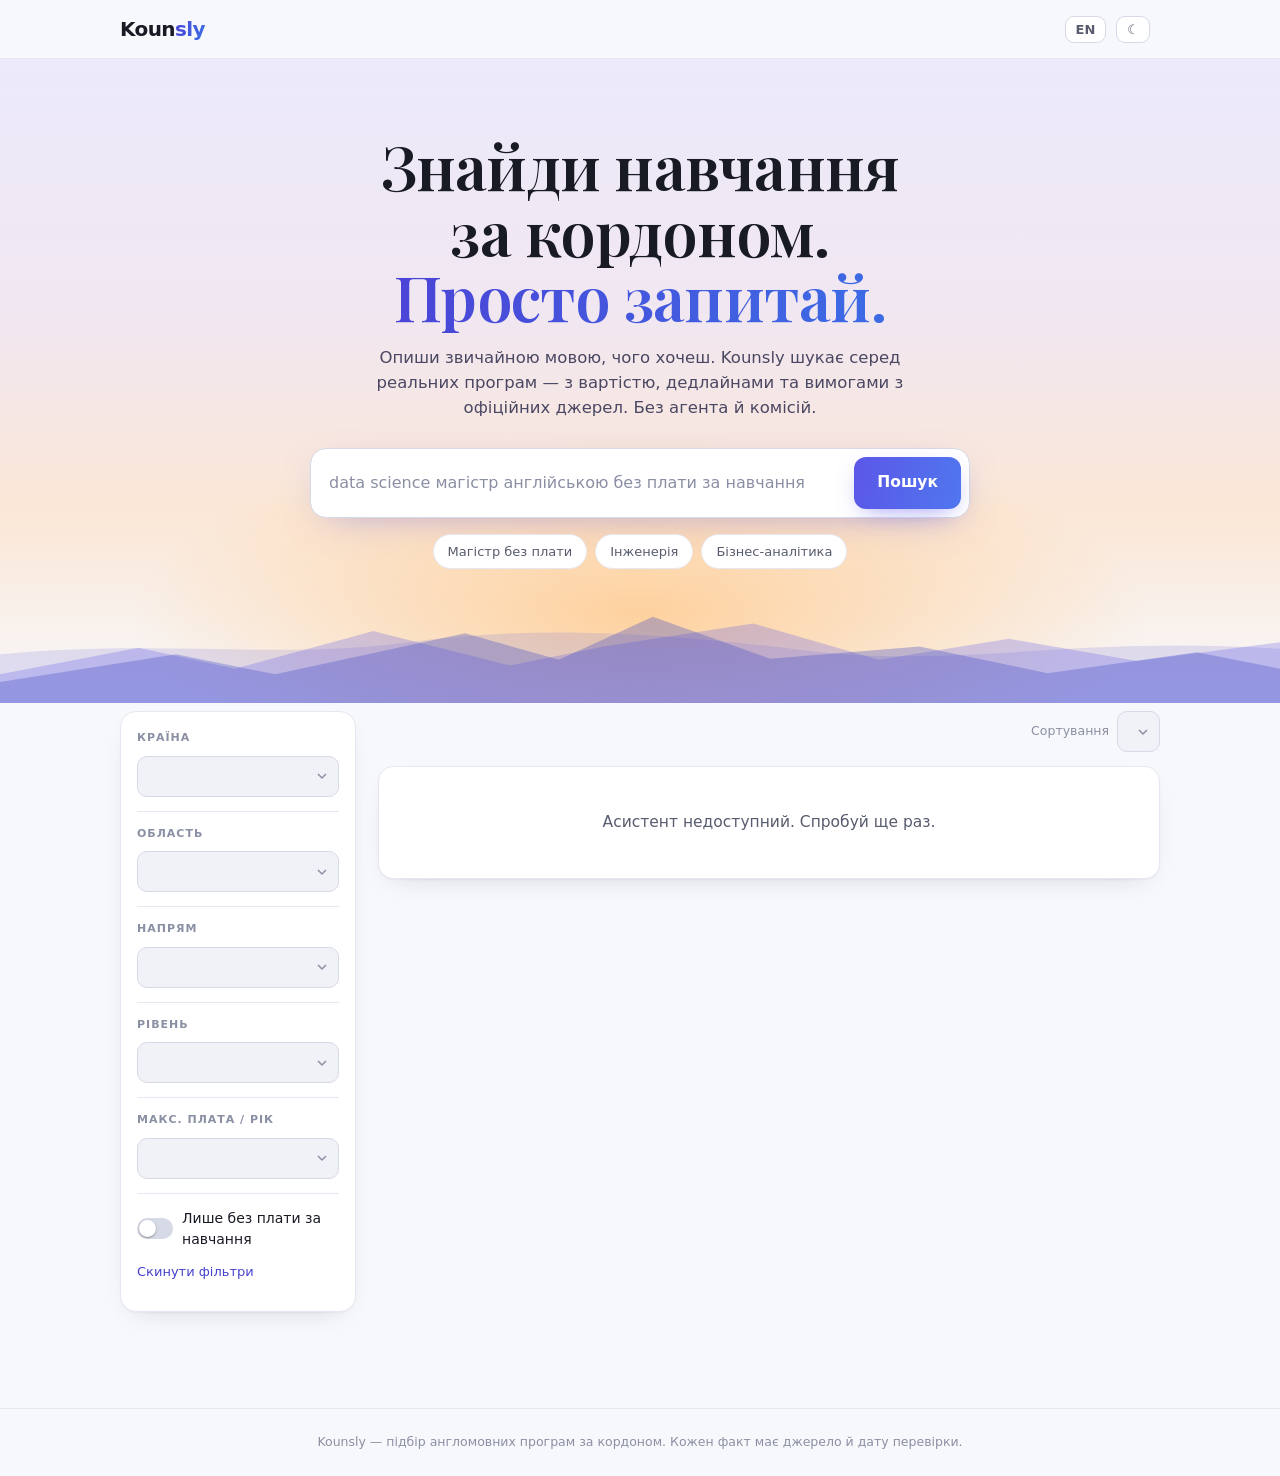
==== index.html @ 591f4a66 "Accounts, and a wall that arrives when there is something to keep The site had nowhere to put a pers" ====
<!doctype html>
<html lang="uk">
<head>
<meta charset="utf-8">
<meta name="viewport" content="width=device-width, initial-scale=1">
<title>Kounsly — find your degree abroad</title>
</head>
<body>
<style>
@font-face{font-family:"Playfair Display";font-weight:600;font-display:swap;unicode-range:U+0301, U+0400-045F, U+0490-0491, U+04B0-04B1, U+2116;src:url([data-uri]) format("woff")}
@font-face{font-family:"Playfair Display";font-weight:600;font-display:swap;unicode-range:U+0000-00FF, U+0131, U+0152-0153, U+02BB-02BC, U+02C6, U+02DA, U+02DC, U+0304, U+0308, U+0329, U+2000-206F, U+20AC, U+2122, U+2191, U+2193, U+2212, U+2215, U+FEFF, U+FFFD;src:url([data-uri]) format("woff")}
  :root{
    --serif:"Playfair Display",Georgia,"Times New Roman",serif;
    --bg:#F7F8FC; --panel:#FFFFFF; --panel-2:#F1F2F8;
    --text:#181A24; --muted:#585C6E; --faint:#8A8FA3;
    --brd:#E6E8F1; --brd-2:#D6D9E6;
    --accent:#5B57E8; --accent-ink:#4642CE; --accent-soft:#EEEDFD;
    --good:#0E9A8C; --good-soft:#E2F5F2;
    --warn:#946110; --warn-soft:#FBF1DD;
    --grad:linear-gradient(100deg,#5B57E8 0%,#4E7BEF 60%,#5B57E8 100%);
    --grad-text:linear-gradient(100deg,#4B44D6 0%,#3B6FE6 55%,#4B44D6 100%);
    --glow:#6E5AF0; --glow-2:#2FB6D6;
    --shadow:0 1px 2px rgba(24,26,40,.04), 0 10px 26px -16px rgba(24,26,40,.22);
    --sans:system-ui,-apple-system,"Segoe UI",Roboto,Helvetica,Arial,sans-serif;
    --mono:ui-monospace,"SF Mono",Menlo,Consolas,monospace;
    --maxw:1080px;
  }
  :root[data-theme="dark"]{
    --bg:#0A0B11; --panel:rgba(255,255,255,.05); --panel-2:rgba(255,255,255,.08);
    --text:#ECEEF7; --muted:#A2A6BC; --faint:#6C7189;
    --brd:rgba(255,255,255,.09); --brd-2:rgba(255,255,255,.17);
    --accent:#8A86FF; --accent-ink:#A9A5FF; --accent-soft:rgba(124,116,240,.15);
    --good:#2DD4BF; --good-soft:rgba(45,212,191,.14);
    --warn:#E0A64B; --warn-soft:rgba(224,166,75,.14);
    --grad:linear-gradient(100deg,#8A86FF 0%,#6AA6FF 60%,#8A86FF 100%);
    --grad-text:linear-gradient(100deg,#A6A2FF 0%,#84B7FF 55%,#A6A2FF 100%);
    --glow:#7C74F0; --glow-2:#3AC7E0;
    --shadow:0 1px 2px rgba(0,0,0,.4), 0 14px 30px -18px rgba(0,0,0,.8);
  }

  *{box-sizing:border-box}
  body{margin:0;background:var(--bg);color:var(--text);font-family:var(--sans);font-size:15.5px;line-height:1.5;-webkit-font-smoothing:antialiased}
  .wrap{max-width:var(--maxw);margin:0 auto;padding:0 20px}
  a{color:var(--accent-ink)}
  :focus-visible{outline:2px solid var(--accent);outline-offset:2px;border-radius:6px}
  .mono{font-family:var(--mono);font-variant-numeric:tabular-nums}

  @keyframes shimmer{to{background-position:200% center}}
  .grad-text{background:var(--grad-text);background-size:200% auto;-webkit-background-clip:text;background-clip:text;color:transparent;animation:shimmer 7s linear infinite}

  header.top{position:sticky;top:0;z-index:40;background:color-mix(in srgb,var(--bg) 82%,transparent);backdrop-filter:blur(14px);border-bottom:1px solid var(--brd)}
  .top .wrap{display:flex;align-items:center;height:58px;gap:10px}
  .brand{font-weight:800;font-size:20px;letter-spacing:-.03em}
  .top .sp{flex:1}
  .top .tag{font-size:11px;letter-spacing:.14em;text-transform:uppercase;color:var(--muted);border:1px solid var(--brd-2);border-radius:999px;padding:4px 11px}
  .iconbtn{font:inherit;font-size:13px;font-weight:600;line-height:1;color:var(--muted);background:var(--panel);border:1px solid var(--brd-2);border-radius:9px;padding:6px 10px;cursor:pointer}
  .iconbtn:hover{color:var(--text)}

  .hero{position:relative;overflow:hidden;text-align:center;padding:74px 20px 134px;
    background:
      radial-gradient(60% 42% at 50% 86%, rgba(255,206,150,.9), rgba(255,206,150,0) 66%),
      linear-gradient(180deg,#ECEAFB 0%,#F1E7F1 40%,#FBE7D6 70%,var(--bg) 100%);}
  :root[data-theme="dark"] .hero{background:
      radial-gradient(58% 42% at 50% 84%, rgba(150,152,235,.28), transparent 66%),
      linear-gradient(180deg,#0A0C1E 0%,#0E1230 42%,#17204A 74%,var(--bg) 100%);}
  .hero .stars{position:absolute;inset:0;z-index:0;pointer-events:none;opacity:0;transition:opacity .3s}
  :root[data-theme="dark"] .hero .stars{opacity:1}
  .sky{position:absolute;inset:0;z-index:1;pointer-events:none;overflow:hidden}
  .sun{position:absolute;right:13%;bottom:44px;width:132px;height:132px;border-radius:50%;
    background:radial-gradient(circle,#FFF1D8 0%,#FFD68F 46%,rgba(255,201,128,.18) 70%,transparent 75%);filter:blur(.5px)}
  .moon{display:none;position:absolute;right:15%;top:46px;width:78px;height:78px;border-radius:50%;
    background:radial-gradient(circle at 40% 38%,#F6F5FF 0%,#DEE0F5 56%,#BCC0E0 100%);
    box-shadow:0 0 36px 10px rgba(188,194,255,.26), inset -9px -9px 18px rgba(120,126,175,.38)}
  :root[data-theme="dark"] .sun{display:none}
  :root[data-theme="dark"] .moon{display:block}
  .hero .hills{position:absolute;left:0;right:0;bottom:0;width:100%;height:188px;z-index:2;pointer-events:none}
  .hills .h-back{fill:rgba(126,122,214,.20)}
  .hills .h-mid{fill:rgba(91,87,232,.26)}
  .hills .h-front{fill:rgba(74,84,196,.34)}
  .hills .snow{fill:#ffffff}
  :root[data-theme="dark"] .hills .h-back{fill:rgba(206,210,246,.12)}
  :root[data-theme="dark"] .hills .h-mid{fill:rgba(226,229,255,.20)}
  :root[data-theme="dark"] .hills .h-front{fill:rgba(244,246,255,.32)}
  :root[data-theme="dark"] .hills .snow{fill:#eef0ff}
  .hero-inner{position:relative;z-index:3}

  .kicker{display:inline-flex;align-items:center;gap:7px;font-size:12.5px;font-weight:700;letter-spacing:.03em;color:#4038c4;background:rgba(255,255,255,.95);border:1px solid #fff;box-shadow:0 4px 14px -6px rgba(80,60,120,.5);border-radius:999px;padding:6px 14px;margin-bottom:18px}
  :root[data-theme="dark"] .kicker{color:#dfe0ff;background:rgba(255,255,255,.08);border:1px solid rgba(255,255,255,.16);box-shadow:none}
  h1{font-family:var(--serif);font-size:clamp(34px,6vw,62px);font-weight:600;letter-spacing:-.012em;line-height:1.06;margin:0 auto;max-width:15ch;text-wrap:balance}
  .hero p{color:#4a4763;margin:16px auto 0;max-width:54ch;font-size:16.5px}
  :root[data-theme="dark"] .hero p{color:#BCBFDC}

  .searchbox{max-width:660px;margin:28px auto 0;display:flex;gap:9px;background:var(--panel);border:1.5px solid var(--brd-2);border-radius:16px;padding:8px 8px 8px 18px;box-shadow:0 10px 40px -18px color-mix(in srgb,var(--accent) 55%,transparent)}
  .searchbox:focus-within{border-color:var(--accent)}
  :root[data-theme="dark"] .searchbox{background:rgba(32,34,54,.82);border:1.5px solid rgba(162,158,255,.42);backdrop-filter:blur(10px);box-shadow:0 0 0 1px rgba(138,134,255,.14), 0 20px 52px -18px rgba(0,0,0,.9), 0 0 46px -10px rgba(138,134,255,.32)}
  :root[data-theme="dark"] .searchbox:focus-within{border-color:var(--accent);box-shadow:0 0 0 3px rgba(138,134,255,.28), 0 20px 52px -18px rgba(0,0,0,.9)}
  :root[data-theme="dark"] .searchbox input::placeholder{color:#9195b6}
  .searchbox input{flex:1;border:0;background:none;color:var(--text);font:inherit;font-size:16px;padding:13px 0}
  .searchbox input::placeholder{color:var(--faint)}
  .searchbox input:focus{outline:none}
  .btn{font:inherit;font-weight:700;cursor:pointer;border-radius:12px;border:1px solid transparent;padding:13px 22px;white-space:nowrap}
  .btn.primary{position:relative;overflow:hidden;color:#fff;background:var(--grad);background-size:200% auto;box-shadow:0 8px 24px -10px color-mix(in srgb,var(--accent) 70%,transparent)}
  .btn.primary::after{content:"";position:absolute;top:-40%;left:-75%;width:28%;height:180%;pointer-events:none;background:linear-gradient(100deg,transparent 44%,rgba(255,255,255,.55) 50%,transparent 56%);filter:blur(7px);transform:skewX(-16deg);animation:sheen 3.6s cubic-bezier(.5,0,.3,1) infinite}
  .btn.primary:hover{filter:brightness(1.06)}
  @keyframes sheen{0%{left:-75%}62%,100%{left:160%}}

  .chips{display:flex;gap:8px;justify-content:center;flex-wrap:wrap;margin:16px auto 0}
  .chip{font:inherit;font-size:13px;cursor:pointer;background:var(--panel);color:var(--muted);border:1px solid var(--brd);border-radius:999px;padding:7px 14px}
  .chip:hover{border-color:var(--accent);color:var(--accent-ink)}
  .samplenote{font-size:12.5px;color:var(--faint);margin:20px auto 0}

  .cols{display:grid;grid-template-columns:236px 1fr;gap:22px;padding:8px 0 96px;align-items:start}
  @media (max-width:760px){.cols{grid-template-columns:1fr}}
  .filters{position:sticky;top:74px;background:var(--panel);border:1px solid var(--brd);border-radius:16px;padding:4px 16px 14px;box-shadow:var(--shadow)}
  @media (max-width:760px){.filters{position:static}}
  .fgroup{padding:14px 0;border-bottom:1px solid var(--brd)}
  .fgroup:last-child{border-bottom:0}
  .fgroup h4{margin:0 0 9px;font-size:11px;letter-spacing:.09em;text-transform:uppercase;color:var(--faint);font-weight:700}
  select{width:100%;font:inherit;font-size:14px;color:var(--text);background:var(--panel-2);border:1px solid var(--brd-2);border-radius:10px;padding:9px 30px 9px 11px;cursor:pointer;appearance:none;
    background-image:url("data:image/svg+xml;utf8,<svg xmlns='http://www.w3.org/2000/svg' width='12' height='12' viewBox='0 0 12 12'><path d='M2 4l4 4 4-4' fill='none' stroke='%238A8FA3' stroke-width='1.5'/></svg>");background-repeat:no-repeat;background-position:right 10px center}
  select:hover{border-color:var(--accent)}
  option{background:var(--panel);color:var(--text)}
  .toggle{display:flex;align-items:center;gap:9px;cursor:pointer;font-size:14px;user-select:none;color:var(--text)}
  .toggle input{position:absolute;opacity:0;width:0;height:0}
  .track{width:36px;height:21px;border-radius:999px;background:var(--brd-2);position:relative;transition:background .16s;flex:none}
  .track::after{content:"";position:absolute;top:2px;left:2px;width:17px;height:17px;border-radius:50%;background:#fff;box-shadow:0 1px 2px rgba(0,0,0,.35);transition:transform .16s}
  .toggle input:checked + .track{background:var(--accent)}
  .toggle input:checked + .track::after{transform:translateX(15px)}
  .reset{margin-top:12px;font:inherit;font-size:13px;color:var(--accent-ink);background:none;border:0;cursor:pointer;padding:0}
  .reset:hover{text-decoration:underline}

  .results{min-width:0}
  .rbar{display:flex;align-items:center;justify-content:space-between;gap:12px;margin-bottom:14px}
  .rbar .count{font-size:14px;color:var(--muted)}
  .rbar .count b{color:var(--text)}
  .rbar .sortwrap{display:flex;align-items:center;gap:8px}
  .rbar label{font-size:12.5px;color:var(--faint);white-space:nowrap}
  .rbar select{width:auto}

  .list{display:flex;flex-direction:column;gap:13px}
  .card{background:var(--panel);border:1px solid var(--brd);border-radius:15px;padding:16px 18px;box-shadow:var(--shadow);display:flex;flex-direction:column;gap:12px;transition:border-color .18s, transform .18s, box-shadow .18s}
  .card:hover{border-color:var(--brd-2);transform:translateY(-2px);box-shadow:0 1px 2px rgba(24,26,40,.05), 0 16px 34px -18px color-mix(in srgb,var(--accent) 40%,transparent)}
  .card .top{display:flex;justify-content:space-between;gap:12px;align-items:flex-start}
  .card h3{margin:0;font-size:17.5px;font-weight:700;line-height:1.25;letter-spacing:-.015em}
  .card .uni{font-size:13.5px;color:var(--muted);margin-top:3px}
  .lvl{font-size:11.5px;font-weight:700;color:var(--accent-ink);background:var(--accent-soft);border:1px solid var(--brd);border-radius:7px;padding:3px 9px;white-space:nowrap;flex:none}
  .why{font-size:13.5px;line-height:1.45;color:var(--text);background:var(--accent-soft);border:1px solid color-mix(in srgb,var(--accent) 26%,transparent);border-radius:12px;padding:10px 13px}
  .why b{background:var(--grad-text);background-size:200% auto;-webkit-background-clip:text;background-clip:text;color:transparent;font-weight:700;animation:shimmer 7s linear infinite}
  .facts{display:flex;flex-wrap:wrap;gap:9px 22px;align-items:flex-end}
  .fact{display:flex;flex-direction:column;gap:1px}
  .fact .k{font-size:10.5px;letter-spacing:.07em;text-transform:uppercase;color:var(--faint)}
  .fact .v{font-family:var(--mono);font-variant-numeric:tabular-nums;font-size:15px}
  .fact .v.big{font-size:17px;font-weight:600}
  .fact .v.free{color:var(--good)}
  .fact .v.soon{color:var(--warn)}
  .fact .note{font-size:11px;color:var(--faint);margin-top:1px}
  .card .foot{display:flex;justify-content:space-between;align-items:center;gap:10px;border-top:1px solid var(--brd);padding-top:11px}
  .src{font-size:11.5px;color:var(--faint)}
  .lnk{font-size:13.5px;font-weight:600;color:var(--accent-ink);text-decoration:none}
  .lnk:hover{text-decoration:underline}

  .empty{background:var(--panel);border:1px solid var(--brd);border-radius:15px;padding:44px 24px;text-align:center;color:var(--muted);box-shadow:var(--shadow)}
  .empty b{display:block;color:var(--text);font-size:16px;margin-bottom:5px}

  footer.foot{border-top:1px solid var(--brd);padding:24px 0;color:var(--faint);font-size:12.5px;text-align:center}

  .card.reveal{opacity:0;transform:translateY(14px);transition:opacity .5s ease, transform .55s cubic-bezier(.2,.7,.2,1)}
  .card.reveal.in{opacity:1;transform:none}
  @media (prefers-reduced-motion:reduce){
    .grad-text,.btn.primary::after,.why b{animation:none}
    .card,.card.reveal{transition:none;transform:none;opacity:1}
  }
</style>
<link rel="stylesheet" href="/static/app.css">

<header class="top">
  <div class="wrap">
    <div class="brand">Koun<span class="grad-text">sly</span></div>
    <div class="sp"></div>
    <button class="iconbtn" id="langbtn">EN</button>
    <button class="iconbtn" id="themebtn" aria-label="Theme">☾</button>
    <!-- Filled by auth.js: "Sign in", or the account menu. Empty and invisible
         when accounts are not configured, so the header is unchanged. -->
    <div id="authslot"></div>
  </div>
</header>

<section class="hero">
  <canvas class="stars" aria-hidden="true"></canvas>
  <svg class="hills" viewBox="0 0 1200 340" preserveAspectRatio="none" aria-hidden="true">
    <path class="h-back" d="M0 252 C150 224 260 262 384 230 S624 214 760 246 S1010 218 1200 242 L1200 340 L0 340 Z"/>
    <path class="h-mid" d="M0 288 L130 240 L220 278 L350 210 L478 272 L566 238 L706 196 L824 262 L946 224 L1066 264 L1200 230 L1200 340 L0 340 Z"/>
    <path class="h-front" d="M0 302 L165 252 L258 288 L436 214 L524 262 L612 184 L722 260 L862 238 L982 286 L1122 248 L1200 278 L1200 340 L0 340 Z"/>
  </svg>
  <div class="hero-inner">
    <h1><span data-i18n="h1a"></span> <span class="grad-text" data-i18n="h1b"></span></h1>
    <p data-i18n="lede"></p>
    <div class="searchbox">
      <input id="q" type="text" autocomplete="off" aria-label="query" data-i18n-ph="ph">
      <button class="btn primary" id="go" data-i18n="search"></button>
    </div>
    <div class="chips">
      <button class="chip" data-qi="1"></button>
      <button class="chip" data-qi="2"></button>
      <button class="chip" data-qi="3"></button>
    </div>
  </div>
</section>

<div class="wrap">
  <div class="cols">
    <aside class="filters">
      <div class="fgroup"><h4 data-i18n="f_region"></h4><select id="f-region"></select></div>
      <div class="fgroup"><h4 data-i18n="f_country"></h4><select id="f-country"></select></div>
      <div class="fgroup"><h4 data-i18n="f_field"></h4><select id="f-field"></select></div>
      <div class="fgroup"><h4 data-i18n="f_level"></h4><select id="f-level"></select></div>
      <div class="fgroup"><h4 data-i18n="f_budget"></h4><select id="f-budget"></select></div>
      <div class="fgroup">
        <label class="toggle"><input type="checkbox" id="f-free"><span class="track"></span><span data-i18n="freeonly"></span></label>
        <button class="reset" id="reset" data-i18n="reset"></button>
      </div>
    </aside>

    <section class="results">
      <div class="rbar">
        <div class="count" id="count"></div>
        <div class="sortwrap"><label for="f-sort" data-i18n="sortlabel"></label><select id="f-sort"></select></div>
      </div>
      <div class="list" id="list"></div>
    </section>
  </div>
</div>

<footer class="foot"><div class="wrap" data-i18n="footer"></div></footer>

<!-- auth.js first: app.js calls into window.KounslyAuth as it boots, and both
     are deferred, so they run in document order. -->
<script src="/static/auth.js" defer></script>
<script src="/static/app.js" defer></script>
</body>
</html>
---- static/app.css ----
/* Kounsly — components added on top of the page's own design tokens.
   Everything here reuses --accent/--panel/--brd/--grad etc. so light and dark
   themes keep working without a second palette. */

/* ---------- result cards ----------
   The card's own look (typography, .facts grid, the green .free figure, the
   mono deadline) lives in index.html and is left alone on purpose — only the
   affordances for "this whole card opens" are added here. */
.card{cursor:pointer}
.card:hover{border-color:var(--brd-2)}
.card:focus-visible{outline:2px solid var(--accent);outline-offset:2px}
.card .lnk{pointer-events:none}   /* the whole card is the click target */

/* ---------- detail modal ---------- */
.sheet-wrap{
  position:fixed;inset:0;z-index:60;display:none;
  padding:5vh 20px;overflow:auto;
  background:rgba(10,11,17,.55);backdrop-filter:blur(3px);
}
.sheet-wrap.open{display:flex;align-items:flex-start;justify-content:center}
.sheet{
  position:relative;width:min(760px,100%);max-height:90vh;
  display:flex;flex-direction:column;
  background:var(--bg);border:1px solid var(--brd);border-radius:20px;
  box-shadow:0 24px 70px rgba(10,11,17,.35);
  overflow:hidden;
  animation:popin .2s cubic-bezier(.2,.7,.3,1);
}
@keyframes popin{from{transform:translateY(10px) scale(.985);opacity:0}to{transform:none;opacity:1}}
@media (prefers-reduced-motion:reduce){.sheet{animation:none}}
.sheet-head{
  flex:0 0 auto;padding:24px 28px 16px;
  background:var(--bg);border-bottom:1px solid var(--brd);
}
.sheet-close{
  position:absolute;top:16px;right:20px;width:34px;height:34px;border-radius:10px;
  border:1px solid var(--brd);background:var(--panel);color:var(--muted);
  font-size:1.1rem;line-height:1;cursor:pointer;
}
.sheet-close:hover{color:var(--text);border-color:var(--brd-2)}
.sheet-title{font-family:var(--serif);font-size:1.7rem;line-height:1.2;margin:0 8px 6px 0;padding-right:40px}
.sheet-sub{color:var(--muted);font-size:.95rem}
.sheet-body{flex:1 1 auto;overflow-y:auto;overscroll-behavior:contain;padding:22px 28px 0}
.grid{display:grid;grid-template-columns:repeat(auto-fit,minmax(160px,1fr));gap:14px;margin:0 0 26px}
.tile{background:var(--panel);border:1px solid var(--brd);border-radius:13px;padding:13px 15px}
.tile b{display:block;color:var(--faint);font-size:.7rem;text-transform:uppercase;
  letter-spacing:.06em;font-weight:600;margin-bottom:5px}
.tile span{font-size:1.02rem;font-weight:600}
.tile.free span{color:var(--good)}
.sec{margin:0 0 24px}
.sec h3{font-size:.76rem;text-transform:uppercase;letter-spacing:.08em;color:var(--faint);
  margin:0 0 8px;font-weight:700}
.sec p, .sec .txt{margin:0;font-size:.95rem;line-height:1.62;white-space:pre-line;color:var(--text)}
.deadline-row{display:flex;gap:10px;align-items:baseline;padding:7px 0;border-bottom:1px dashed var(--brd)}
.deadline-row:last-child{border-bottom:0}
.deadline-row .term{font-size:.78rem;color:var(--faint);text-transform:uppercase;
  letter-spacing:.05em;min-width:74px}
.deadline-row .date{font-weight:600}
.deadline-row .left{margin-left:auto;font-size:.8rem;color:var(--muted)}
/* Labelled links: what you can do, and where it takes you. */
.linklist{display:flex;flex-direction:column;gap:8px;margin-top:10px}
.linkrow{
  display:flex;align-items:center;justify-content:space-between;gap:14px;
  padding:12px 15px;border-radius:12px;border:1px solid var(--brd);
  background:var(--panel);text-decoration:none;color:var(--text);
  transition:border-color .16s ease, transform .16s ease;
}
.linkrow:hover{border-color:var(--accent);transform:translateX(2px)}
.linkrow:first-child{background:var(--accent-soft);border-color:transparent}
.lr-what{font-size:.93rem;font-weight:650;display:flex;flex-direction:column;gap:2px}
.lr-note{font-size:.78rem;font-weight:400;color:var(--muted)}
.lr-host{font-family:var(--mono);font-size:.78rem;color:var(--muted);white-space:nowrap}
.stamp{margin-top:22px;font-size:.78rem;color:var(--faint)}

/* ---------- selection → ask ---------- */
.selpop{
  position:absolute;z-index:80;display:none;transform:translate(-50%,-100%);
  padding:8px 13px;border-radius:10px;border:1px solid var(--brd-2);
  background:var(--panel);box-shadow:var(--shadow);
  font-size:.84rem;font-weight:600;color:var(--accent);cursor:pointer;white-space:nowrap;
}
.selpop.show{display:block}
.sheet-body ::selection{background:var(--accent-soft);color:var(--text)}

/* ---------- assistant ---------- */
.ask{
  position:sticky;bottom:0;margin:24px -28px 0;padding:16px 28px 20px;
  /* --bg, not --panel: in dark theme --panel is translucent white, and content
     scrolling underneath a sticky bar showed straight through it. */
  background:var(--bg);border-top:1px solid var(--brd);
}
.ask-quote{
  display:none;margin-bottom:10px;padding:9px 12px;border-left:3px solid var(--accent);
  background:var(--accent-soft);border-radius:0 8px 8px 0;font-size:.85rem;color:var(--muted);
}
.ask-quote.show{display:block}
.ask-quote button{float:right;border:0;background:none;color:var(--muted);cursor:pointer;font-size:1rem;line-height:1}
.ask-form{display:flex;gap:9px}
.ask-form input{
  flex:1;padding:12px 14px;border-radius:11px;border:1px solid var(--brd-2);
  background:var(--panel);color:var(--text);font:inherit;font-size:.93rem;
}
.ask-form input:focus{outline:2px solid var(--accent);outline-offset:1px;border-color:transparent}
.ask-form button{
  padding:12px 18px;border-radius:11px;border:0;background:var(--grad);color:#fff;
  font:inherit;font-weight:600;cursor:pointer;
}
.ask-form button:disabled{opacity:.5;cursor:default}
.ask-hint{margin-top:8px;font-size:.75rem;color:var(--faint)}
.thread{margin:0 0 4px;display:flex;flex-direction:column;gap:12px}
.msg{font-size:.93rem;line-height:1.6}
.msg.me{align-self:flex-end;max-width:85%;background:var(--accent-soft);color:var(--text);
  padding:10px 13px;border-radius:13px 13px 3px 13px}
.msg.ai{max-width:95%;white-space:pre-line}
.msg.ai a{color:var(--accent)}
.msg.ai ul{white-space:normal;margin:6px 0;padding-left:20px}
.msg.ai li{margin:3px 0}
.msg.ai b{font-weight:650}
.msg.err{color:var(--warn)}
.dots::after{content:"·";animation:dots 1.1s infinite steps(4);}
@keyframes dots{0%{content:"·"}33%{content:"··"}66%{content:"···"}}

/* ---------- misc ---------- */
.pager{display:flex;gap:10px;justify-content:center;align-items:center;margin:22px 0 8px}
.pager button{padding:9px 15px;border-radius:10px;border:1px solid var(--brd);
  background:var(--panel);color:var(--text);font:inherit;cursor:pointer}
.pager button:disabled{opacity:.4;cursor:default}
.pager span{color:var(--muted);font-size:.88rem}
.broadened{font-size:.85rem;color:var(--warn);margin-bottom:10px}

/* How the phrase was understood — visible, and dismissible. */
.read{display:flex;flex-wrap:wrap;align-items:center;gap:7px;margin:0 0 14px}
.read-k{font-size:.78rem;text-transform:uppercase;letter-spacing:.06em;color:var(--faint);font-weight:600}
.read-chip{
  font-size:.82rem;font-weight:600;padding:4px 10px;border-radius:999px;
  background:var(--accent-soft);color:var(--accent-ink);
}
.read-off{
  margin-left:2px;border:0;background:none;color:var(--muted);
  font:inherit;font-size:.8rem;text-decoration:underline;cursor:pointer;
}
.read-off:hover{color:var(--text)}
.skeleton{height:118px;border-radius:16px;background:var(--panel-2);margin-bottom:12px;
  animation:pulse 1.2s ease-in-out infinite}
@keyframes pulse{0%,100%{opacity:.55}50%{opacity:.9}}

/* ---------- deadlines with a group ---------- */
.deadline-row .who{font-size:.78rem;color:var(--muted)}


/* ---------- how to apply ---------- */
.step{display:flex;gap:12px;padding:11px 0}
.step + .step{border-top:1px dashed var(--brd)}
.step-n{
  flex:0 0 24px;height:24px;border-radius:50%;background:var(--accent);color:#fff;
  font-size:.78rem;font-weight:700;display:flex;align-items:center;justify-content:center;
}
.step.missing .step-n{background:var(--brd-2);color:var(--muted)}
.step-b{min-width:0}
.step-k{font-size:.74rem;text-transform:uppercase;letter-spacing:.05em;color:var(--faint);font-weight:600}
.step-v{font-size:.94rem;line-height:1.55;margin-top:2px;overflow-wrap:anywhere}
.step-v a{color:var(--accent)}
.step.missing .step-v{color:var(--muted);font-style:italic}
.step-note{font-size:.78rem;color:var(--muted);margin-top:3px}

/* ---------- template rows ---------- */
.grp{margin:0 0 26px}
.grp h3{
  font-size:.74rem;text-transform:uppercase;letter-spacing:.09em;color:var(--accent-ink);
  font-weight:700;margin:0 0 10px;padding-bottom:7px;border-bottom:1px solid var(--brd);
}
.row{display:grid;grid-template-columns:170px 1fr;gap:14px;padding:9px 0}
.row + .row{border-top:1px dashed var(--brd)}
.row-k{font-size:.82rem;color:var(--faint);font-weight:600;line-height:1.5}
.row-v{font-size:.94rem;line-height:1.62;white-space:pre-line;min-width:0;overflow-wrap:anywhere}
.row.missing .row-v{color:var(--muted);font-style:italic;white-space:normal}
.row.missing a{color:var(--accent);font-style:normal;white-space:nowrap}
.row-v .deadline-row:first-child{padding-top:0}

/* ---------- mobile ---------- */
@media (max-width:700px){
  .sheet-wrap{padding:0;overflow:hidden}
  .sheet-wrap.open{align-items:stretch}
  .sheet{
    width:100%;max-width:none;max-height:100dvh;height:100dvh;
    border-radius:0;border:0;animation:none;
  }
  .sheet-head{padding:16px 16px 12px}
  .sheet-title{font-size:1.25rem;padding-right:44px}
  .sheet-sub{font-size:.85rem}
  .sheet-close{top:12px;right:12px}
  .sheet-body{padding:16px 16px 0}
  .ask{margin:20px -16px 0;padding:12px 16px calc(12px + env(safe-area-inset-bottom))}
  .ask-form input{font-size:1rem}          /* 16px stops iOS zooming the page in */
  .grid{grid-template-columns:repeat(2,minmax(0,1fr));gap:10px}
  .tile{padding:11px 12px}
  .tile span{font-size:.95rem}
  /* Label above value: a 170px label column leaves nothing for the text. */
  .row{grid-template-columns:1fr;gap:3px;padding:11px 0}
  .row-k{font-size:.75rem;text-transform:uppercase;letter-spacing:.05em}
  /* Long portal hostnames were running off the screen. */
  .linkrow{flex-direction:column;align-items:flex-start;gap:6px}
  .lr-host{font-size:.72rem;overflow-wrap:anywhere;white-space:normal}
  .deadline-row{flex-wrap:wrap}
  .deadline-row .left{margin-left:0;width:100%}
}

.row.wide{grid-template-columns:1fr}

/* Safety net for source fields that arrive far longer than their slot: the level
   badge is built for "MSc", and a sentence in that field used to widen the whole
   page on a phone. */
.lvl{max-width:44%;white-space:normal;text-align:right;overflow-wrap:anywhere}

/* Facts look the same inside the modal as on the card that opened it.
   The card renders values in --mono with tabular numerals (.fact .v in
   index.html); the modal used the body sans, so opening a programme visibly
   changed the typeface of the very same figure. Prose stays sans. */
.tile span{font-family:var(--mono);font-variant-numeric:tabular-nums}
.deadline-row .date{font-family:var(--mono);font-variant-numeric:tabular-nums;font-size:.95rem}
.step-v b{font-family:var(--mono);font-variant-numeric:tabular-nums}
.row.money-row .row-v{font-family:var(--mono);font-variant-numeric:tabular-nums}

/* The modal heading matches the list. --serif here was a trap: the page's
   Playfair @font-face covers only the Cyrillic unicode-range, so a Ukrainian
   heading rendered in Playfair while an English programme name fell back to
   Georgia — two different typefaces for the same element, neither matching the
   card the reader had just clicked. */
.sheet-title{font-family:var(--sans);font-size:1.5rem;font-weight:700;letter-spacing:-.01em}

/* Mono suits figures, not sentences: "Без плати за навчання" set in monospace
   was the "wrong font" in the tiles. Values with no digits stay in the body face. */
.tile span.words{font-family:var(--sans);font-variant-numeric:normal;font-weight:600}
.row.money-row .row-v{font-family:var(--sans)}

/* ---------- accounts ----------
   The sign-in dialog is deliberately quieter than the detail sheet: it is an
   interruption, and an interruption that shouts reads as a toll gate. Same
   tokens, smaller box, no gradient except on the one button that commits. */

.gate-wrap{
  position:fixed;inset:0;z-index:90;display:none;
  padding:6vh 20px;overflow:auto;
  background:rgba(10,11,17,.6);backdrop-filter:blur(4px);
}
.gate-wrap.open{display:flex;align-items:flex-start;justify-content:center}
.gate{
  position:relative;width:min(420px,100%);
  background:var(--bg);border:1px solid var(--brd);border-radius:20px;
  box-shadow:0 24px 70px rgba(10,11,17,.4);padding:30px 28px 22px;
  animation:popin .2s cubic-bezier(.2,.7,.3,1);
}
@media (prefers-reduced-motion:reduce){.gate{animation:none}}
.gate.onboard{width:min(500px,100%)}
.gate h2{font-family:var(--sans);font-size:1.28rem;font-weight:700;letter-spacing:-.01em;
  line-height:1.25;margin:0 34px 8px 0}
.gate-lede{margin:0 0 20px;font-size:.92rem;line-height:1.55;color:var(--muted)}
.gate-close{
  position:absolute;top:16px;right:16px;width:32px;height:32px;border-radius:10px;
  border:1px solid var(--brd);background:var(--panel);color:var(--muted);
  font-size:1rem;line-height:1;cursor:pointer;
}
.gate-close:hover{color:var(--text);border-color:var(--brd-2)}

.gate-choices{display:flex;flex-direction:column;gap:9px}
.gate-btn{
  display:flex;align-items:center;gap:11px;width:100%;
  padding:13px 16px;border-radius:12px;border:1px solid var(--brd-2);
  background:var(--panel);color:var(--text);font:inherit;font-size:.93rem;font-weight:600;
  cursor:pointer;transition:border-color .16s ease,background .16s ease;
}
.gate-btn:hover{border-color:var(--accent)}
.gate-btn .gi{display:flex;width:18px;justify-content:center;flex:0 0 18px}
.gate-btn.g-email .gi{color:var(--muted);font-size:1.05rem}

.gate-form{display:flex;gap:9px;margin-top:4px}
.gate-form input{
  flex:1;min-width:0;padding:12px 14px;border-radius:11px;border:1px solid var(--brd-2);
  background:var(--panel);color:var(--text);font:inherit;font-size:.93rem;
}
.gate-form input:focus{outline:2px solid var(--accent);outline-offset:1px;border-color:transparent}
.gate-form button{
  padding:12px 17px;border-radius:11px;border:0;background:var(--grad);color:#fff;
  font:inherit;font-weight:600;cursor:pointer;white-space:nowrap;
}
.gate-form button:disabled{opacity:.5;cursor:default}
/* A six-digit code is a figure, and figures are mono everywhere else here. */
#gate-code-in{font-family:var(--mono);font-size:1.15rem;letter-spacing:.24em;text-align:center}
.gate-sent{margin:0 0 10px;font-size:.88rem;color:var(--muted)}
.gate-err{margin-top:9px;font-size:.84rem;color:var(--warn);min-height:1.1em}
.gate-back{
  margin-top:6px;border:0;background:none;color:var(--muted);
  font:inherit;font-size:.83rem;text-decoration:underline;cursor:pointer;padding:0;
}
.gate-back:hover{color:var(--text)}
.gate-legal{margin:18px 0 0;font-size:.74rem;line-height:1.5;color:var(--faint)}

/* ---------- onboarding ---------- */
.ob-row{margin:0 0 16px}
.ob-row > b{display:block;font-size:.74rem;text-transform:uppercase;letter-spacing:.06em;
  color:var(--faint);font-weight:700;margin-bottom:7px}
.ob-opts{display:flex;flex-wrap:wrap;gap:7px}
.ob-opt{
  padding:8px 14px;border-radius:999px;border:1px solid var(--brd-2);
  background:var(--panel);color:var(--text);font:inherit;font-size:.86rem;font-weight:600;cursor:pointer;
}
.ob-opt:hover{border-color:var(--accent)}
.ob-opt.on{background:var(--accent-soft);border-color:transparent;color:var(--accent-ink)}
.ob-tests{display:flex;gap:9px}
.ob-tests input{
  width:110px;padding:10px 13px;border-radius:11px;border:1px solid var(--brd-2);
  background:var(--panel);color:var(--text);font:inherit;font-size:.9rem;
  font-family:var(--mono);font-variant-numeric:tabular-nums;
}
.ob-tests input:focus{outline:2px solid var(--accent);outline-offset:1px;border-color:transparent}
/* Shown only when protected status is chosen: the one answer we refuse to act on. */
.ob-note{
  margin:0 0 16px;padding:11px 13px;border-left:3px solid var(--warn);
  background:var(--panel-2);border-radius:0 8px 8px 0;font-size:.82rem;line-height:1.5;color:var(--muted);
}
.ob-actions{display:flex;align-items:center;gap:12px;margin-top:20px}
.ob-actions .ob-save{
  margin-left:auto;padding:12px 24px;border-radius:11px;border:0;background:var(--grad);
  color:#fff;font:inherit;font-weight:600;cursor:pointer;
}
.ob-actions .ob-skip{
  border:0;background:none;color:var(--muted);font:inherit;font-size:.88rem;
  text-decoration:underline;cursor:pointer;padding:0;
}
.ob-actions .ob-skip:hover{color:var(--text)}

/* ---------- header ---------- */
.signin{
  padding:8px 15px;border-radius:10px;border:1px solid var(--brd-2);
  background:var(--panel);color:var(--text);font:inherit;font-size:.86rem;font-weight:600;cursor:pointer;
}
.signin:hover{border-color:var(--accent)}
.acct{position:relative}
.acct-btn{width:34px;height:34px;border-radius:50%;border:0;background:var(--grad);
  color:#fff;font:inherit;font-weight:700;cursor:pointer;padding:0}
.acct-i{font-size:.9rem;line-height:1}
.acct-menu{
  position:absolute;right:0;top:calc(100% + 8px);z-index:70;min-width:200px;
  display:flex;flex-direction:column;padding:6px;
  background:var(--bg);border:1px solid var(--brd);border-radius:13px;box-shadow:var(--shadow);
}
.acct-menu[hidden]{display:none}
.acct-email{padding:8px 10px 9px;font-size:.78rem;color:var(--faint);
  border-bottom:1px solid var(--brd);margin-bottom:5px;overflow-wrap:anywhere}
.acct-menu button{
  text-align:left;padding:9px 10px;border-radius:9px;border:0;background:none;
  color:var(--text);font:inherit;font-size:.88rem;cursor:pointer;
}
.acct-menu button:hover{background:var(--panel-2)}

/* ---------- save / watch ----------
   The star sits on the card, not behind a menu: it is the first thing worth an
   account, so it has to be visible before anyone has one. */
.save{
  position:absolute;top:14px;right:14px;z-index:2;
  width:32px;height:32px;border-radius:9px;border:1px solid transparent;
  background:none;color:var(--faint);font-size:1.05rem;line-height:1;cursor:pointer;
  opacity:0;transition:opacity .16s ease,color .16s ease;
}
.card{position:relative}
.card:hover .save,.card:focus-within .save,.save.on{opacity:1}
.save:hover{color:var(--accent);border-color:var(--brd)}
.save.on{color:var(--accent)}
@media (hover:none){.save{opacity:1}}   /* no hover on a phone: always visible */

/* In the detail sheet the two actions are stated in words — this is where the
   reader decides, and an unlabelled icon is not a decision. */
.sheet-acts{display:flex;flex-wrap:wrap;gap:9px;margin:0 0 22px}
.sheet-act{
  display:flex;align-items:center;gap:7px;padding:10px 15px;border-radius:11px;
  border:1px solid var(--brd-2);background:var(--panel);color:var(--text);
  font:inherit;font-size:.88rem;font-weight:600;cursor:pointer;
}
.sheet-act:hover{border-color:var(--accent)}
.sheet-act.on{background:var(--accent-soft);border-color:transparent;color:var(--accent-ink)}

/* The reader's own deadline, once the profile says which group they are in.
   The others stay fully visible: knowing your date is useful, being shown only
   your date is a claim we can't stand behind if the profile is wrong. */
.deadline-row.mine{background:var(--accent-soft);border-radius:9px;padding:7px 10px;border-bottom:0}
.deadline-row.mine .date{color:var(--accent-ink)}
.deadline-row.mine .who{color:var(--accent-ink);font-weight:600}

/* The remaining allowance, next to the hint that already explains the
   assistant. Shown before the wall, never only at it. */
.ask-left{color:var(--muted);font-weight:600}
.ask-left.low{color:var(--warn)}

/* Saved view: same list, different source. */
.savedbar{display:flex;align-items:center;gap:10px;margin:0 0 14px}
.savedbar h2{font-family:var(--sans);font-size:1.05rem;font-weight:700;margin:0}
.savedbar button{
  margin-left:auto;border:0;background:none;color:var(--muted);
  font:inherit;font-size:.84rem;text-decoration:underline;cursor:pointer;
}
.savedbar button:hover{color:var(--text)}

@media (max-width:700px){
  .gate-wrap{padding:0;align-items:stretch}
  .gate{width:100%;border-radius:0;border:0;min-height:100dvh;padding:26px 18px 24px;animation:none}
  .gate-form{flex-direction:column}
  .gate-form input{font-size:1rem}          /* 16px stops iOS zooming the page in */
  .gate-form button{width:100%}
  .ob-tests input{flex:1;width:auto}
}
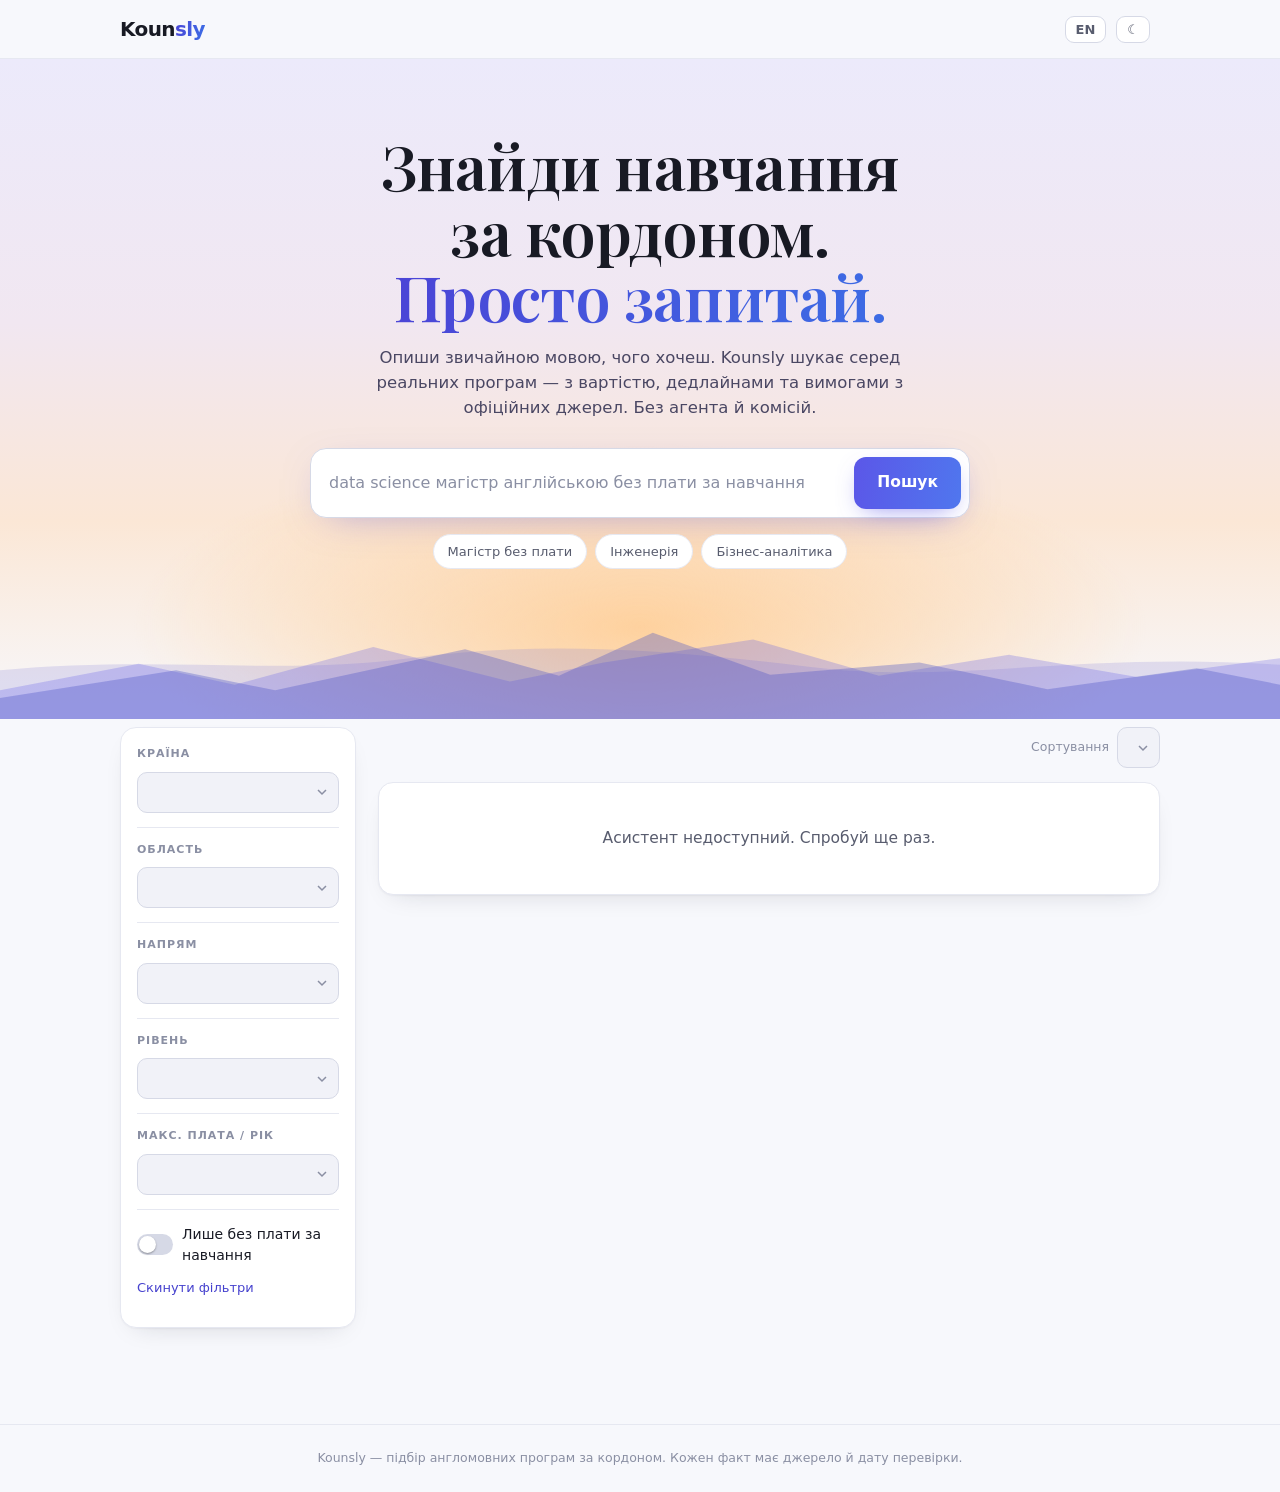
==== commit 0eb1f159: "Password sign-in, and searches the account remembers The accounts branch offered Google, Apple and a" ====
--- a/index.html
+++ b/index.html
@@ -107,6 +107,14 @@
   .chips{display:flex;gap:8px;justify-content:center;flex-wrap:wrap;margin:16px auto 0}
   .chip{font:inherit;font-size:13px;cursor:pointer;background:var(--panel);color:var(--muted);border:1px solid var(--brd);border-radius:999px;padding:7px 14px}
   .chip:hover{border-color:var(--accent);color:var(--accent-ink)}
+  /* Past searches sit where the examples were, and read as one's own notes
+     rather than as suggestions: no border until hovered, and a ✕ that only
+     appears then, so the row does not look like a list of things to dismiss. */
+  .chips.recent .chip{background:transparent;border-color:transparent;padding-right:8px}
+  .chips.recent .chip:hover{border-color:var(--brd);background:var(--panel)}
+  .chips.recent .chip .x{margin-left:8px;opacity:0;color:var(--faint);font-size:12px}
+  .chips.recent .chip:hover .x{opacity:1}
+  .chips.recent .chip .x:hover{color:var(--warn)}
   .samplenote{font-size:12.5px;color:var(--faint);margin:20px auto 0}
 
   .cols{display:grid;grid-template-columns:236px 1fr;gap:22px;padding:8px 0 96px;align-items:start}
@@ -199,11 +207,15 @@
       <input id="q" type="text" autocomplete="off" aria-label="query" data-i18n-ph="ph">
       <button class="btn primary" id="go" data-i18n="search"></button>
     </div>
-    <div class="chips">
+    <div class="chips" id="examples">
       <button class="chip" data-qi="1"></button>
       <button class="chip" data-qi="2"></button>
       <button class="chip" data-qi="3"></button>
     </div>
+    <!-- Filled by app.js from the account's search history, and shown instead
+         of the examples above once there is one: the examples are there to
+         teach the phrasing, and someone with a history has already learnt it. -->
+    <div class="chips recent" id="recent" hidden></div>
   </div>
 </section>
 
--- a/static/app.css
+++ b/static/app.css
@@ -284,9 +284,22 @@
   font:inherit;font-weight:600;cursor:pointer;white-space:nowrap;
 }
 .gate-form button:disabled{opacity:.5;cursor:default}
+/* Address above password above button: side by side, the two fields read as
+   one thing to fill in and the submit ends up too narrow to name what it does. */
+.gate-form.stack{flex-direction:column}
+.gate-form.stack button{width:100%}
 /* A six-digit code is a figure, and figures are mono everywhere else here. */
 #gate-code-in{font-family:var(--mono);font-size:1.15rem;letter-spacing:.24em;text-align:center}
 .gate-sent{margin:0 0 10px;font-size:.88rem;color:var(--muted)}
+.gate-sub{margin:0 0 8px;font-family:var(--sans);font-size:.98rem;font-weight:650}
+/* Sign in / create / forgotten / by code — the alternatives, kept quiet. The
+   one someone needs is obvious to them and invisible to everyone else. */
+.gate-links{display:flex;flex-wrap:wrap;gap:4px 16px;margin-top:2px}
+.gate-links button{
+  border:0;background:none;padding:0;color:var(--muted);
+  font:inherit;font-size:.83rem;text-decoration:underline;cursor:pointer;
+}
+.gate-links button:hover{color:var(--text)}
 .gate-err{margin-top:9px;font-size:.84rem;color:var(--warn);min-height:1.1em}
 .gate-back{
   margin-top:6px;border:0;background:none;color:var(--muted);
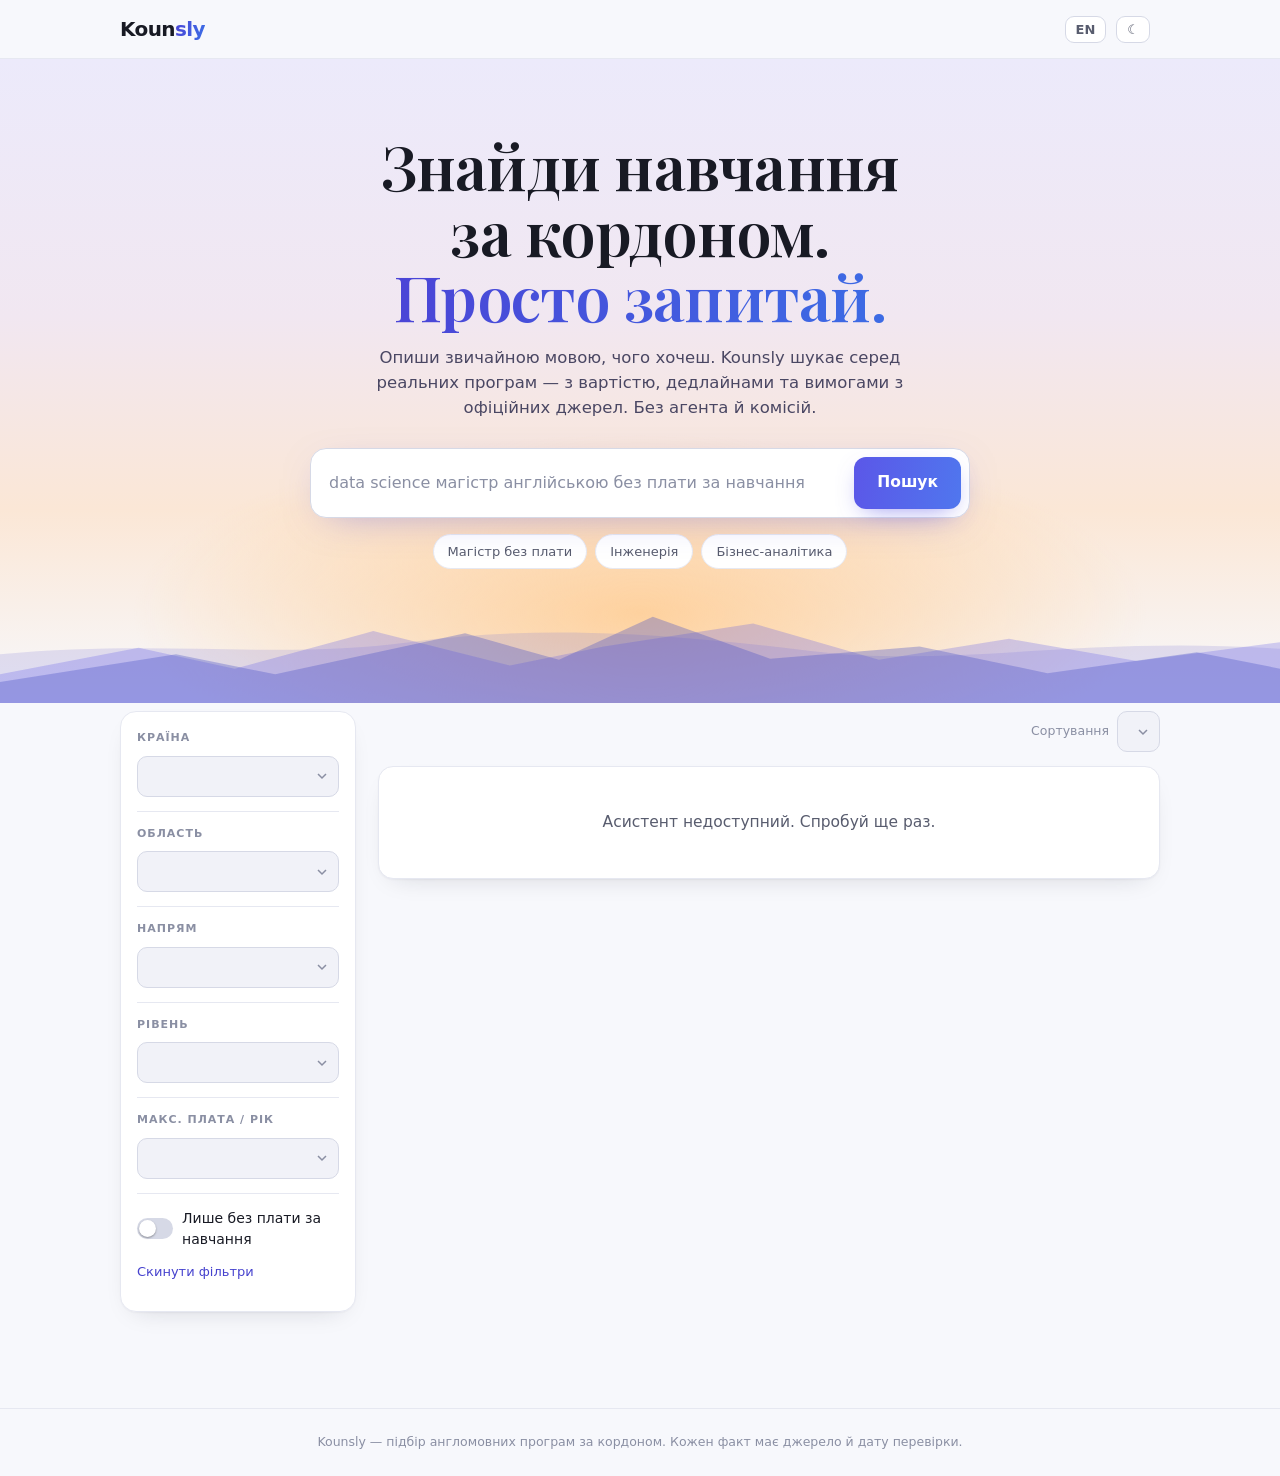
==== commit 06fc1b7b: "An account page, and past searches under the box they were typed into Everything about a person live" ====
--- a/index.html
+++ b/index.html
@@ -107,14 +107,6 @@
   .chips{display:flex;gap:8px;justify-content:center;flex-wrap:wrap;margin:16px auto 0}
   .chip{font:inherit;font-size:13px;cursor:pointer;background:var(--panel);color:var(--muted);border:1px solid var(--brd);border-radius:999px;padding:7px 14px}
   .chip:hover{border-color:var(--accent);color:var(--accent-ink)}
-  /* Past searches sit where the examples were, and read as one's own notes
-     rather than as suggestions: no border until hovered, and a ✕ that only
-     appears then, so the row does not look like a list of things to dismiss. */
-  .chips.recent .chip{background:transparent;border-color:transparent;padding-right:8px}
-  .chips.recent .chip:hover{border-color:var(--brd);background:var(--panel)}
-  .chips.recent .chip .x{margin-left:8px;opacity:0;color:var(--faint);font-size:12px}
-  .chips.recent .chip:hover .x{opacity:1}
-  .chips.recent .chip .x:hover{color:var(--warn)}
   .samplenote{font-size:12.5px;color:var(--faint);margin:20px auto 0}
 
   .cols{display:grid;grid-template-columns:236px 1fr;gap:22px;padding:8px 0 96px;align-items:start}
@@ -180,6 +172,7 @@
   }
 </style>
 <link rel="stylesheet" href="/static/app.css">
+<link rel="stylesheet" href="/static/account.css">
 
 <header class="top">
   <div class="wrap">
@@ -203,19 +196,22 @@
   <div class="hero-inner">
     <h1><span data-i18n="h1a"></span> <span class="grad-text" data-i18n="h1b"></span></h1>
     <p data-i18n="lede"></p>
-    <div class="searchbox">
-      <input id="q" type="text" autocomplete="off" aria-label="query" data-i18n-ph="ph">
-      <button class="btn primary" id="go" data-i18n="search"></button>
+    <!-- The box and its panel are one unit: past searches belong under the
+         field they were typed into, the way every search box in the world puts
+         them, and not on a page someone has to go and find. -->
+    <div class="sbox">
+      <div class="searchbox">
+        <input id="q" type="text" autocomplete="off" aria-label="query" data-i18n-ph="ph">
+        <button class="btn primary" id="go" data-i18n="search"></button>
+      </div>
+      <!-- Filled by app.js from the account's search history, opened on focus. -->
+      <div class="sugg" id="sugg" hidden></div>
     </div>
     <div class="chips" id="examples">
       <button class="chip" data-qi="1"></button>
       <button class="chip" data-qi="2"></button>
       <button class="chip" data-qi="3"></button>
     </div>
-    <!-- Filled by app.js from the account's search history, and shown instead
-         of the examples above once there is one: the examples are there to
-         teach the phrasing, and someone with a history has already learnt it. -->
-    <div class="chips recent" id="recent" hidden></div>
   </div>
 </section>
 
@@ -243,11 +239,18 @@
   </div>
 </div>
 
+<!-- The account. Empty until someone opens it, and it takes over the page
+     rather than sitting under the search: this is the one view that is not
+     about the catalogue. -->
+<div class="wrap"><div class="account" id="account" hidden></div></div>
+
 <footer class="foot"><div class="wrap" data-i18n="footer"></div></footer>
 
 <!-- auth.js first: app.js calls into window.KounslyAuth as it boots, and both
-     are deferred, so they run in document order. -->
+     are deferred, so they run in document order. account.js last — it uses the
+     card renderer app.js publishes and the account API auth.js publishes. -->
 <script src="/static/auth.js" defer></script>
 <script src="/static/app.js" defer></script>
+<script src="/static/account.js" defer></script>
 </body>
 </html>
--- a/static/account.css
+++ b/static/account.css
@@ -0,0 +1,285 @@
+/* Kounsly — the account page.
+ *
+ * Built out of the components the catalogue already has: .card and .fact for a
+ * programme, .ob-opt for a choice, .toggle for a switch, .btn for an action.
+ * Nothing here restyles those — the saved list has to look like the results
+ * list, because it is the same programme seen twice.
+ *
+ * Only two things are genuinely new: the two-column shell (which mirrors .cols,
+ * with the account's own rail where the filters sit) and the destructive
+ * colour, because deleting an account is the first irreversible thing the site
+ * has ever offered and the palette had no red in it.
+ */
+
+:root{ --bad:#B4322F; --bad-soft:#FBE9E8 }
+:root[data-theme="dark"]{ --bad:#F0817C; --bad-soft:rgba(240,129,124,.14) }
+
+/* The account replaces the search, rather than living under it: this is the
+   one place on the site that is not about the catalogue. */
+body[data-view="account"] .hero,
+body[data-view="account"] .cols{ display:none }
+#account[hidden]{ display:none }
+
+.account{
+  display:grid;grid-template-columns:236px 1fr;gap:22px;
+  padding:28px 0 96px;align-items:start;
+}
+@media (max-width:760px){ .account{ grid-template-columns:1fr } }
+
+/* ---------- rail ---------- */
+.ac-rail{
+  position:sticky;top:74px;background:var(--panel);border:1px solid var(--brd);
+  border-radius:16px;padding:16px 12px 12px;box-shadow:var(--shadow);
+}
+@media (max-width:760px){ .ac-rail{ position:static } }
+.ac-who{ padding:0 4px 14px;margin-bottom:8px;border-bottom:1px solid var(--brd) }
+.ac-who .mail{ font-size:13.5px;font-weight:600;overflow-wrap:anywhere }
+.ac-who .since{ font-size:12px;color:var(--faint);margin-top:3px }
+.ac-plan{
+  display:inline-block;margin-top:9px;font-size:10.5px;font-weight:700;letter-spacing:.07em;
+  text-transform:uppercase;color:var(--muted);background:var(--panel-2);
+  border:1px solid var(--brd);border-radius:999px;padding:4px 9px;
+}
+.ac-nav{
+  display:flex;align-items:center;gap:9px;width:100%;text-align:left;
+  padding:9px 10px;border-radius:9px;border:1px solid transparent;background:none;
+  color:var(--muted);font:inherit;font-size:14px;font-weight:600;cursor:pointer;
+}
+.ac-nav:hover{ background:var(--panel-2);color:var(--text) }
+.ac-nav[aria-current="true"]{ background:var(--accent-soft);color:var(--accent-ink) }
+.ac-nav .n{
+  margin-left:auto;font-family:var(--mono);font-variant-numeric:tabular-nums;
+  font-size:12px;color:var(--faint);
+}
+.ac-nav[aria-current="true"] .n{ color:var(--accent-ink) }
+.ac-back{
+  margin-top:10px;padding-top:12px;border-top:1px solid var(--brd);border-radius:0;
+  color:var(--accent-ink);
+}
+
+/* ---------- sections ---------- */
+.ac-main{ min-width:0;display:flex;flex-direction:column;gap:18px }
+.ac-head h1{
+  font-family:var(--sans);font-size:clamp(24px,3.4vw,31px);font-weight:700;
+  letter-spacing:-.02em;line-height:1.15;margin:0;
+}
+.ac-head p{ margin:8px 0 0;color:var(--muted);font-size:14.5px;line-height:1.55;max-width:60ch }
+.ac-pane{
+  background:var(--panel);border:1px solid var(--brd);border-radius:16px;
+  padding:20px 22px;box-shadow:var(--shadow);
+}
+.ac-pane > h2{ font-size:1.05rem;font-weight:700;letter-spacing:-.015em;margin:0 }
+.ac-pane > .lede{ margin:5px 0 18px;color:var(--muted);font-size:13.5px;line-height:1.55;max-width:62ch }
+.ac-rule{ height:1px;background:var(--brd);border:0;margin:20px 0 }
+.ac-lbl{
+  display:block;margin:0 0 9px;font-size:11px;letter-spacing:.09em;text-transform:uppercase;
+  color:var(--faint);font-weight:700;
+}
+.ac-hint{ font-size:12.5px;color:var(--faint);margin:8px 0 0;line-height:1.5 }
+.ac-row{ display:flex;flex-wrap:wrap;gap:16px 22px }
+.ac-fld{ flex:1 1 190px;min-width:0 }
+.ac-fld.narrow{ flex:0 1 140px }
+
+.ac-pane input[type="text"],
+.ac-pane input[type="number"],
+.ac-pane textarea{
+  width:100%;padding:10px 13px;border-radius:11px;border:1px solid var(--brd-2);
+  background:var(--panel-2);color:var(--text);font:inherit;font-size:.93rem;
+}
+.ac-pane input:hover,.ac-pane textarea:hover{ border-color:var(--accent) }
+.ac-pane input:focus,.ac-pane textarea:focus,.ac-pane select:focus{
+  outline:2px solid var(--accent);outline-offset:1px;border-color:transparent;
+}
+.ac-pane textarea{ resize:vertical;min-height:74px;line-height:1.55 }
+.ac-pane input.num{ font-family:var(--mono);font-variant-numeric:tabular-nums }
+.ac-opts{ display:flex;flex-wrap:wrap;gap:7px }
+.ac-opts .ob-opt.lvl{ min-width:50px;text-align:center;font-family:var(--mono) }
+
+/* how much of the profile is filled in, and what that buys */
+.ac-meter{ display:flex;align-items:center;gap:16px;flex-wrap:wrap }
+.ac-ring{
+  --p:0;width:50px;height:50px;flex:none;border-radius:50%;display:grid;place-items:center;
+  background:conic-gradient(var(--accent) calc(var(--p) * 1%),var(--brd) 0);position:relative;
+}
+.ac-ring::after{ content:"";position:absolute;inset:5px;border-radius:50%;background:var(--panel) }
+.ac-ring b{ position:relative;z-index:1;font-family:var(--mono);font-size:12.5px }
+.ac-meter .txt{ flex:1 1 240px;min-width:0 }
+.ac-meter .txt b{ font-size:14.5px }
+.ac-meter .txt p{ margin:3px 0 0;font-size:13px;color:var(--muted);line-height:1.5 }
+
+/* education: a ladder, not a list — school is inside bachelor is inside master */
+.ac-edu{
+  display:flex;align-items:center;gap:11px;flex-wrap:wrap;width:100%;text-align:left;
+  padding:11px 13px;border:1px solid var(--brd-2);border-radius:12px;
+  background:var(--panel);color:var(--text);font:inherit;cursor:pointer;
+}
+.ac-edu + .ac-edu{ margin-top:8px }
+.ac-edu[aria-pressed="true"]{ background:var(--accent-soft);border-color:transparent }
+.ac-tick{
+  width:21px;height:21px;flex:none;border-radius:7px;border:1.5px solid var(--brd-2);
+  background:var(--panel);display:grid;place-items:center;color:transparent;font-size:12px;line-height:1;
+}
+.ac-edu[aria-pressed="true"] .ac-tick{ background:var(--accent);border-color:transparent;color:#fff }
+.ac-edu .nm{ font-weight:600;font-size:.9rem }
+.ac-edu .sub{ font-size:12.5px;color:var(--muted);margin-left:auto }
+
+/* the mark, and the approximation it allows — never written back as fact */
+.ac-gpa{ display:flex;gap:12px;flex-wrap:wrap;align-items:center }
+.ac-conv{
+  flex:1 1 250px;font-size:13.5px;line-height:1.45;background:var(--accent-soft);
+  border:1px solid color-mix(in srgb,var(--accent) 26%,transparent);border-radius:12px;padding:10px 13px;
+}
+.ac-conv b{ font-family:var(--mono);font-variant-numeric:tabular-nums;font-weight:700 }
+.ac-conv small{ display:block;color:var(--muted);font-size:11.5px;margin-top:3px }
+
+/* ---------- the saved list, as something to work with ---------- */
+.ac-tools{ display:flex;gap:10px;flex-wrap:wrap;align-items:center }
+.ac-tools .sp{ flex:1 }
+.ac-tools .count{ font-size:14px;color:var(--muted) }
+.ac-tools .count b{ color:var(--text) }
+.ac-list{ display:flex;flex-direction:column;gap:13px }
+.ac-item{ display:flex;flex-direction:column;gap:0 }
+/* the card and its strip are one object: the strip is where the reader's own
+   decisions live, and a gap between them would read as two separate things */
+.ac-item .card{ margin:0;border-bottom-left-radius:0;border-bottom-right-radius:0 }
+.ac-item .card:hover{ transform:none }
+/* dropped programmes stay in the list and stay readable — this is a decision
+   the reader made, not something we hide for them */
+.ac-item[data-state="dropped"] .card{ opacity:.55 }
+.ac-strip{
+  display:flex;align-items:center;gap:10px;flex-wrap:wrap;
+  margin:-1px 0 0;padding:10px 16px;background:var(--panel-2);
+  border:1px solid var(--brd);border-top:0;border-radius:0 0 15px 15px;
+}
+.ac-state{
+  font:inherit;font-size:12px;font-weight:650;cursor:pointer;white-space:nowrap;
+  border:1px solid var(--brd-2);background:var(--panel);color:var(--muted);
+  border-radius:999px;padding:4px 11px;
+}
+.ac-state:hover{ border-color:var(--accent) }
+.ac-state[aria-pressed="true"]{ border-color:transparent;font-weight:700 }
+.ac-state[data-v="applying"][aria-pressed="true"]{ background:var(--good-soft);color:var(--good) }
+.ac-state[data-v="thinking"][aria-pressed="true"]{ background:var(--accent-soft);color:var(--accent-ink) }
+.ac-state[data-v="dropped"][aria-pressed="true"]{ background:var(--panel-2);color:var(--faint);border-color:var(--brd-2) }
+.ac-notebtn{
+  margin-left:auto;border:0;background:none;padding:0;color:var(--accent-ink);
+  font:inherit;font-size:13px;font-weight:600;cursor:pointer;
+}
+.ac-notebtn:hover{ text-decoration:underline }
+/* font and colour spelled out: this textarea sits outside .ac-pane, and a bare
+   textarea inherits neither — the note rendered in the browser's monospace
+   default, in a grey that was barely legible on the dark theme. */
+.ac-note{
+  margin:10px 0 0;width:100%;padding:10px 13px;font:inherit;font-size:13.5px;line-height:1.55;
+  color:var(--text);resize:vertical;min-height:74px;
+  background:var(--panel);border:1px solid var(--brd-2);border-left:3px solid var(--warn);
+  border-radius:0 10px 10px 0;
+}
+.ac-note[readonly]{ background:transparent;border-color:transparent;border-left-color:var(--warn);cursor:text }
+.ac-saving{ font-size:12px;color:var(--faint);align-self:center }
+
+/* ---------- deadlines ---------- */
+.ac-dl{ display:flex;gap:14px;padding:14px 0;border-bottom:1px solid var(--brd) }
+.ac-dl:last-child{ border-bottom:0 }
+.ac-dl .when{ flex:0 0 92px;font-family:var(--mono);font-variant-numeric:tabular-nums }
+.ac-dl .when b{ display:block;font-size:15px }
+.ac-dl .when span{ color:var(--faint);font-size:11.5px }
+.ac-dl .body{ flex:1;min-width:0 }
+.ac-dl .t{ font-weight:650;font-size:14.5px }
+.ac-dl .s{ font-size:12.5px;color:var(--muted);margin-top:3px;line-height:1.5 }
+/* the reader's own date, marked the same way it is marked on the card */
+.ac-dl.mine{ background:var(--accent-soft);border-radius:11px;padding:12px 13px;border-bottom:0;margin:2px 0 }
+.ac-dl.mine .when b{ color:var(--accent-ink) }
+.ac-who-tag{
+  display:inline-block;margin-top:6px;font-size:11px;text-transform:uppercase;
+  letter-spacing:.06em;color:var(--accent-ink);font-weight:700;
+}
+
+/* ---------- questions left ---------- */
+.ac-bar{ height:9px;border-radius:999px;background:var(--panel-2);overflow:hidden;margin:14px 0 9px }
+.ac-bar i{ display:block;height:100%;background:var(--grad);border-radius:999px }
+.ac-barfoot{ display:flex;justify-content:space-between;font-size:13px;color:var(--muted) }
+.ac-barfoot b{ color:var(--text);font-family:var(--mono);font-variant-numeric:tabular-nums }
+
+/* ---------- data and security ---------- */
+.ac-kv{ display:grid;grid-template-columns:170px 1fr auto;gap:14px;align-items:center;padding:11px 0 }
+.ac-kv + .ac-kv{ border-top:1px dashed var(--brd) }
+.ac-kv .k{ font-size:.82rem;color:var(--faint);font-weight:600 }
+.ac-kv .v{ font-size:.94rem;overflow-wrap:anywhere }
+@media (max-width:700px){
+  .ac-kv{ grid-template-columns:1fr;gap:6px }
+  .ac-kv .k{ font-size:.75rem;text-transform:uppercase;letter-spacing:.05em }
+}
+.ac-pane.danger{ border-color:color-mix(in srgb,var(--bad) 32%,var(--brd)) }
+.ac-pane.danger > h2{ color:var(--bad) }
+.btn.danger{ border-color:color-mix(in srgb,var(--bad) 45%,transparent);color:var(--bad);background:transparent }
+.btn.danger:hover{ background:var(--bad-soft);border-color:var(--bad) }
+.ac-confirm{
+  display:none;margin-top:16px;padding:15px;border:1px solid var(--bad);
+  border-radius:12px;background:var(--bad-soft);
+}
+.ac-confirm.on{ display:block }
+.ac-confirm p{ margin:0 0 12px;font-size:13.5px;line-height:1.55 }
+.ac-confirm input{ max-width:250px;font-family:var(--mono);letter-spacing:.12em;background:var(--panel) }
+.ac-confirm .acts{ display:flex;gap:10px;margin-top:12px;flex-wrap:wrap;align-items:center }
+
+.ac-quiet{
+  border:0;background:none;padding:0;color:var(--muted);
+  font:inherit;font-size:.84rem;text-decoration:underline;cursor:pointer;
+}
+.ac-quiet:hover{ color:var(--text) }
+.ac-empty{
+  background:var(--panel);border:1px solid var(--brd);border-radius:15px;
+  padding:40px 24px;text-align:center;color:var(--muted);box-shadow:var(--shadow);
+}
+.ac-saved-msg{ font-size:13px;color:var(--good);font-weight:600 }
+
+/* ---------- the account button in the header ---------- */
+.acct-menu .n{
+  margin-left:auto;font-family:var(--mono);font-variant-numeric:tabular-nums;
+  font-size:.78rem;color:var(--faint);
+}
+.acct-menu button{ display:flex;align-items:center;gap:9px }
+.acct-sep{ height:1px;background:var(--brd);margin:5px 4px }
+/* The allowance, where someone already goes to look at their account —
+   shown before the wall, never only at it. */
+.acct-quota{ padding:9px 10px 4px }
+.acct-quota .l{ display:flex;justify-content:space-between;gap:10px;font-size:.78rem;color:var(--muted);margin-bottom:6px }
+.acct-quota .l b{ font-family:var(--mono);font-variant-numeric:tabular-nums;color:var(--text) }
+.acct-quota .ac-bar{ margin:0 }
+
+/* ---------- past searches, under the box they were typed into ---------- */
+.sbox{ position:relative;max-width:660px;margin:28px auto 0 }
+.sbox .searchbox{ margin:0 }
+.sugg{
+  position:absolute;left:0;right:0;top:calc(100% + 8px);z-index:30;text-align:left;
+  background:var(--panel);border:1px solid var(--brd);border-radius:14px;padding:6px;
+  box-shadow:0 20px 44px -22px rgba(10,11,17,.45), var(--shadow);
+}
+.sugg[hidden]{ display:none }
+.sugg .head{
+  display:flex;align-items:center;justify-content:space-between;gap:10px;
+  padding:8px 10px 7px;border-bottom:1px solid var(--brd);margin-bottom:4px;
+}
+.sugg .head b{ font-size:10.5px;letter-spacing:.09em;text-transform:uppercase;color:var(--faint);font-weight:700 }
+.sugg-row{
+  display:flex;align-items:center;gap:10px;width:100%;text-align:left;
+  padding:9px 10px;border:0;border-radius:9px;background:none;color:var(--text);
+  font:inherit;font-size:14px;cursor:pointer;
+}
+.sugg-row:hover,.sugg-row:focus-visible{ background:var(--panel-2) }
+.sugg-row .ic{ flex:none;color:var(--faint);font-size:13px;line-height:1 }
+.sugg-row .q{ flex:1;min-width:0;overflow:hidden;text-overflow:ellipsis;white-space:nowrap }
+.sugg-row .when{ font-family:var(--mono);font-size:11.5px;color:var(--faint);white-space:nowrap }
+.sugg-row .x{
+  border:0;background:none;color:var(--faint);font-size:13px;line-height:1;
+  padding:2px 4px;cursor:pointer;opacity:0;
+}
+.sugg-row:hover .x,.sugg-row:focus-within .x{ opacity:1 }
+.sugg-row .x:hover{ color:var(--warn) }
+@media (hover:none){ .sugg-row .x{ opacity:1 } }
+.sugg .foot{
+  display:flex;align-items:center;justify-content:space-between;gap:10px;
+  padding:8px 10px 4px;border-top:1px solid var(--brd);margin-top:4px;
+}
+.sugg .foot span{ font-size:11.5px;color:var(--faint) }
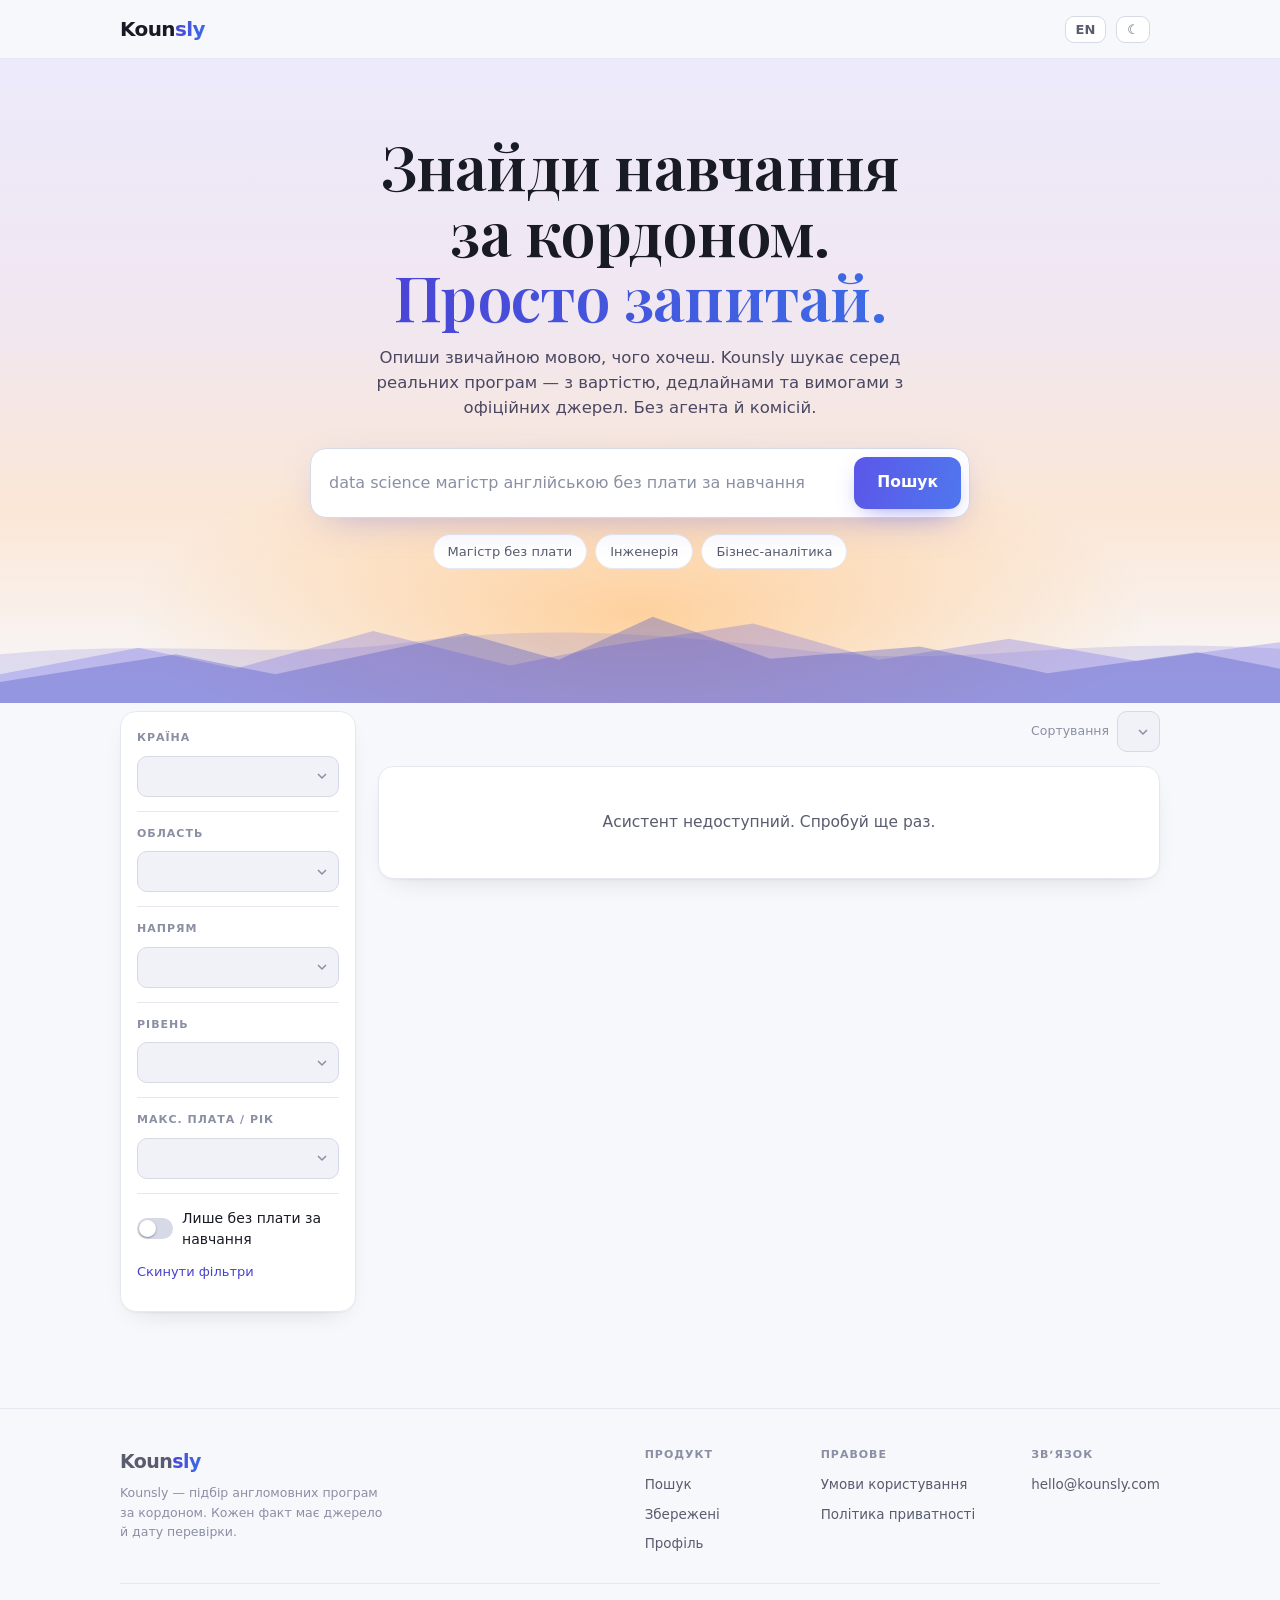
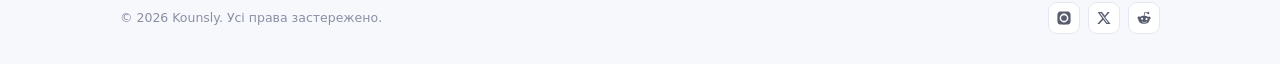
==== commit 25d2ccb6: "Deadlines follow the heart, and the site grows a footer **Saving a programme now puts its deadline i" ====
--- a/index.html
+++ b/index.html
@@ -162,7 +162,27 @@
   .empty{background:var(--panel);border:1px solid var(--brd);border-radius:15px;padding:44px 24px;text-align:center;color:var(--muted);box-shadow:var(--shadow)}
   .empty b{display:block;color:var(--text);font-size:16px;margin-bottom:5px}
 
-  footer.foot{border-top:1px solid var(--brd);padding:24px 0;color:var(--faint);font-size:12.5px;text-align:center}
+  /* Footer. Not decoration: this is where a payment provider's reviewer looks
+     for the terms, and where a reader looks for who is behind the site. */
+  footer.foot{border-top:1px solid var(--brd);padding:38px 0 30px;color:var(--muted);font-size:13.5px}
+  .foot-top{display:flex;gap:34px 56px;flex-wrap:wrap;align-items:flex-start}
+  .foot-brand{flex:1 1 220px;min-width:0}
+  .foot-brand .brand{font-size:19px}
+  .foot-brand p{margin:8px 0 0;font-size:12.5px;color:var(--faint);max-width:34ch;line-height:1.55}
+  .foot-col{display:flex;flex-direction:column;gap:9px;min-width:120px}
+  .foot-col h4{margin:0 0 2px;font-size:11px;letter-spacing:.09em;text-transform:uppercase;
+    color:var(--faint);font-weight:700}
+  .foot-col a{color:var(--muted);text-decoration:none;font-size:13.5px}
+  .foot-col a:hover{color:var(--accent-ink)}
+  .foot-bar{display:flex;align-items:center;gap:14px;flex-wrap:wrap;
+    margin-top:30px;padding-top:18px;border-top:1px solid var(--brd);font-size:12.5px;color:var(--faint)}
+  .foot-bar .sp{flex:1}
+  .socials{display:flex;gap:8px}
+  .socials a{display:grid;place-items:center;width:32px;height:32px;border-radius:9px;
+    border:1px solid var(--brd);background:var(--panel);color:var(--muted);text-decoration:none}
+  .socials a:hover{color:var(--accent-ink);border-color:var(--accent)}
+  .socials svg{display:block;width:16px;height:16px;fill:currentColor}
+  @media (max-width:620px){ .foot-top{gap:26px} .foot-col{min-width:45%} }
 
   .card.reveal{opacity:0;transform:translateY(14px);transition:opacity .5s ease, transform .55s cubic-bezier(.2,.7,.2,1)}
   .card.reveal.in{opacity:1;transform:none}
@@ -239,12 +259,48 @@
   </div>
 </div>
 
-<!-- The account. Empty until someone opens it, and it takes over the page
-     rather than sitting under the search: this is the one view that is not
-     about the catalogue. -->
-<div class="wrap"><div class="account" id="account" hidden></div></div>
-
-<footer class="foot"><div class="wrap" data-i18n="footer"></div></footer>
+<!-- The account. Empty until someone opens it, then a window over the search
+     rather than a page instead of it — see account.css for why. Outside .wrap
+     on purpose: it is fixed to the viewport, not laid out in the column. -->
+<div class="account" id="account" hidden></div>
+
+<footer class="foot">
+  <div class="wrap">
+    <div class="foot-top">
+      <div class="foot-brand">
+        <div class="brand">Koun<span class="grad-text">sly</span></div>
+        <p data-i18n="footer"></p>
+      </div>
+      <div class="foot-col">
+        <h4 data-i18n="f_product"></h4>
+        <a href="/" data-i18n="f_search"></a>
+        <a href="/#account/saved" data-i18n="f_saved"></a>
+        <a href="/#account/profile" data-i18n="f_profile"></a>
+      </div>
+      <div class="foot-col">
+        <h4 data-i18n="f_legal"></h4>
+        <a href="/terms" data-i18n="f_terms"></a>
+        <a href="/privacy" data-i18n="f_privacy"></a>
+      </div>
+      <div class="foot-col">
+        <h4 data-i18n="f_contact"></h4>
+        <a href="mailto:hello@kounsly.com">hello@kounsly.com</a>
+      </div>
+    </div>
+    <div class="foot-bar">
+      <span>&copy; 2026 Kounsly. <span data-i18n="f_rights"></span></span>
+      <span class="sp"></span>
+      <!-- Placeholders until the accounts exist. They point nowhere on purpose:
+           an icon linking to an empty profile is worse than an icon that waits.
+           Replace the href with the real handle and drop the title. -->
+      <div class="socials">
+        <a href="#" title="Скоро" aria-label="Instagram"><svg viewBox="0 0 24 24" aria-hidden="true"><path d="M12 2.2c3.2 0 3.6 0 4.9.1 1.2.1 1.8.2 2.2.4.6.2 1 .5 1.4.9.4.4.7.8.9 1.4.2.4.4 1 .4 2.2.1 1.3.1 1.7.1 4.9s0 3.6-.1 4.9c-.1 1.2-.2 1.8-.4 2.2-.2.6-.5 1-.9 1.4-.4.4-.8.7-1.4.9-.4.2-1 .4-2.2.4-1.3.1-1.7.1-4.9.1s-3.6 0-4.9-.1c-1.2-.1-1.8-.2-2.2-.4-.6-.2-1-.5-1.4-.9-.4-.4-.7-.8-.9-1.4-.2-.4-.4-1-.4-2.2-.1-1.3-.1-1.7-.1-4.9s0-3.6.1-4.9c.1-1.2.2-1.8.4-2.2.2-.6.5-1 .9-1.4.4-.4.8-.7 1.4-.9.4-.2 1-.4 2.2-.4 1.3-.1 1.7-.1 4.9-.1zm0 3.2a6.6 6.6 0 1 0 0 13.2 6.6 6.6 0 0 0 0-13.2zm0 10.9a4.3 4.3 0 1 1 0-8.6 4.3 4.3 0 0 1 0 8.6zm8.4-11.2a1.5 1.5 0 1 1-3.1 0 1.5 1.5 0 0 1 3.1 0z"/></svg></a>
+        <a href="#" title="Скоро" aria-label="X"><svg viewBox="0 0 24 24" aria-hidden="true"><path d="M17.5 3h3.1l-6.8 7.8L21.8 21h-6.2l-4.9-6.4L5.1 21H2l7.3-8.3L2.5 3h6.4l4.4 5.8L17.5 3zm-1.1 16.1h1.7L7.7 4.8H5.9l10.5 14.3z"/></svg></a>
+        <a href="#" title="Скоро" aria-label="Reddit"><svg viewBox="0 0 24 24" aria-hidden="true"><path d="M22 12a2.2 2.2 0 0 0-3.7-1.6 10.8 10.8 0 0 0-5.6-1.8l1-4.5 3.1.7a1.6 1.6 0 1 0 .2-1.1l-3.6-.8a.6.6 0 0 0-.7.4l-1.1 5.3a10.8 10.8 0 0 0-5.6 1.8A2.2 2.2 0 1 0 3.6 14a4.3 4.3 0 0 0 0 .7c0 3.4 3.8 6.1 8.4 6.1s8.4-2.7 8.4-6.1a4.3 4.3 0 0 0 0-.7A2.2 2.2 0 0 0 22 12zM7.6 13.5a1.6 1.6 0 1 1 3.1 0 1.6 1.6 0 0 1-3.1 0zm8.8 4.2c-1.1 1.1-3.2 1.2-3.8 1.2s-2.7 0-3.8-1.2a.4.4 0 0 1 .6-.6c.7.7 2.2.9 3.2.9s2.5-.2 3.2-.9a.4.4 0 1 1 .6.6zm-.2-2.6a1.6 1.6 0 1 1 0-3.1 1.6 1.6 0 0 1 0 3.1z"/></svg></a>
+      </div>
+    </div>
+  </div>
+</footer>
 
 <!-- auth.js first: app.js calls into window.KounslyAuth as it boots, and both
      are deferred, so they run in document order. account.js last — it uses the
--- a/static/app.css
+++ b/static/app.css
@@ -369,17 +369,27 @@
 /* ---------- save / watch ----------
    The star sits on the card, not behind a menu: it is the first thing worth an
    account, so it has to be visible before anyone has one. */
+/* The badge names the degree and the button keeps the programme; both want the
+   same top-right corner, and the button was landing on top of "Master of
+   Science". The badge gives way, because it is the one that can be read from
+   the title anyway. */
+.card:has(.save) .top{padding-right:46px}
+
+/* Always there, in its own frame. It used to fade in on hover, which meant the
+   one control worth an account was invisible until you happened to point at
+   the card — and invisible altogether to anyone who never hovers. A button
+   that keeps something has to look like a button before it is touched. */
 .save{
-  position:absolute;top:14px;right:14px;z-index:2;
-  width:32px;height:32px;border-radius:9px;border:1px solid transparent;
-  background:none;color:var(--faint);font-size:1.05rem;line-height:1;cursor:pointer;
-  opacity:0;transition:opacity .16s ease,color .16s ease;
+  position:absolute;top:13px;right:14px;z-index:2;
+  width:34px;height:34px;border-radius:10px;
+  border:1px solid var(--brd-2);background:var(--panel);color:var(--faint);
+  display:grid;place-items:center;cursor:pointer;line-height:0;
+  transition:color .14s ease,border-color .14s ease,background .14s ease;
 }
 .card{position:relative}
-.card:hover .save,.card:focus-within .save,.save.on{opacity:1}
-.save:hover{color:var(--accent);border-color:var(--brd)}
-.save.on{color:var(--accent)}
-@media (hover:none){.save{opacity:1}}   /* no hover on a phone: always visible */
+.save:hover{color:var(--accent);border-color:var(--accent)}
+.save.on{color:var(--accent);border-color:color-mix(in srgb,var(--accent) 40%,transparent);background:var(--accent-soft)}
+.sheet-act svg{display:block}
 
 /* In the detail sheet the two actions are stated in words — this is where the
    reader decides, and an unlabelled icon is not a decision. */
--- a/static/account.css
+++ b/static/account.css
@@ -14,24 +14,48 @@
 :root{ --bad:#B4322F; --bad-soft:#FBE9E8 }
 :root[data-theme="dark"]{ --bad:#F0817C; --bad-soft:rgba(240,129,124,.14) }
 
-/* The account replaces the search, rather than living under it: this is the
-   one place on the site that is not about the catalogue. */
-body[data-view="account"] .hero,
-body[data-view="account"] .cols{ display:none }
-#account[hidden]{ display:none }
-
+/* The account sits over the search rather than replacing it. Blurred, not
+   hidden: the way back is the page you can still see, and clicking it is the
+   way back. Replacing the page left people with no idea how to return —
+   "← До пошуку" in a rail is a link you have to find, and the first thing
+   anyone tries is clicking outside.
+
+   Same idiom as the programme sheet in app.css, one layer below it, so opening
+   a programme from inside the saved list still lands on top. */
 .account{
-  display:grid;grid-template-columns:236px 1fr;gap:22px;
-  padding:28px 0 96px;align-items:start;
-}
-@media (max-width:760px){ .account{ grid-template-columns:1fr } }
+  position:fixed;inset:0;z-index:55;display:none;
+  padding:4vh 20px;overflow:auto;
+  background:rgba(10,11,17,.5);backdrop-filter:blur(5px);
+}
+.account:not([hidden]){ display:flex;align-items:flex-start;justify-content:center }
+
+.ac-shell{
+  position:relative;width:min(1080px,100%);
+  display:grid;grid-template-columns:236px 1fr;gap:22px;align-items:start;
+  background:var(--bg);border:1px solid var(--brd);border-radius:20px;
+  box-shadow:0 24px 70px rgba(10,11,17,.4);
+  padding:22px;
+  animation:popin .2s cubic-bezier(.2,.7,.3,1);
+}
+@media (prefers-reduced-motion:reduce){ .ac-shell{ animation:none } }
+@media (max-width:760px){
+  .account{ padding:0 }
+  .ac-shell{ grid-template-columns:1fr;border-radius:0;border:0;min-height:100dvh;padding:16px }
+}
+.ac-close{
+  position:absolute;top:14px;right:16px;z-index:2;width:32px;height:32px;border-radius:10px;
+  border:1px solid var(--brd);background:var(--panel);color:var(--muted);
+  font-size:1rem;line-height:1;cursor:pointer;
+}
+.ac-close:hover{ color:var(--text);border-color:var(--brd-2) }
 
 /* ---------- rail ---------- */
 .ac-rail{
-  position:sticky;top:74px;background:var(--panel);border:1px solid var(--brd);
+  position:sticky;top:0;background:var(--panel);border:1px solid var(--brd);
   border-radius:16px;padding:16px 12px 12px;box-shadow:var(--shadow);
 }
 @media (max-width:760px){ .ac-rail{ position:static } }
+.ac-main{ padding-right:2px }
 .ac-who{ padding:0 4px 14px;margin-bottom:8px;border-bottom:1px solid var(--brd) }
 .ac-who .mail{ font-size:13.5px;font-weight:600;overflow-wrap:anywhere }
 .ac-who .since{ font-size:12px;color:var(--faint);margin-top:3px }
@@ -151,12 +175,19 @@
   margin:-1px 0 0;padding:10px 16px;background:var(--panel-2);
   border:1px solid var(--brd);border-top:0;border-radius:0 0 15px 15px;
 }
+/* Hover already shows the colour the click will commit, and the click paints
+   immediately instead of waiting for the write to come back — the round trip
+   made choosing a status feel like the page had missed the click. */
 .ac-state{
   font:inherit;font-size:12px;font-weight:650;cursor:pointer;white-space:nowrap;
   border:1px solid var(--brd-2);background:var(--panel);color:var(--muted);
   border-radius:999px;padding:4px 11px;
-}
-.ac-state:hover{ border-color:var(--accent) }
+  transition:background .1s ease,color .1s ease,border-color .1s ease;
+}
+.ac-state[data-v="applying"]:hover{ background:var(--good-soft);color:var(--good);border-color:transparent }
+.ac-state[data-v="thinking"]:hover{ background:var(--accent-soft);color:var(--accent-ink);border-color:transparent }
+.ac-state[data-v="dropped"]:hover{ background:var(--panel-2);color:var(--faint);border-color:var(--brd-2) }
+@media (prefers-reduced-motion:reduce){ .ac-state{ transition:none } }
 .ac-state[aria-pressed="true"]{ border-color:transparent;font-weight:700 }
 .ac-state[data-v="applying"][aria-pressed="true"]{ background:var(--good-soft);color:var(--good) }
 .ac-state[data-v="thinking"][aria-pressed="true"]{ background:var(--accent-soft);color:var(--accent-ink) }
@@ -194,6 +225,18 @@
   display:inline-block;margin-top:6px;font-size:11px;text-transform:uppercase;
   letter-spacing:.06em;color:var(--accent-ink);font-weight:700;
 }
+/* Whose date it is, said even when it is not specifically the reader's — "for
+   everyone" is information: it means there is no second date to miss. */
+.ac-who-tag.plain{ color:var(--faint) }
+/* A programme whose page states no date. Listed, not dropped: silence here
+   would read as "nothing to apply for". */
+.ac-dl.undated{ opacity:.75 }
+.ac-dl.undated .when b{ color:var(--faint) }
+.ac-dl-hint{
+  margin-top:14px;padding:11px 13px;border-left:3px solid var(--warn);
+  background:var(--panel-2);border-radius:0 8px 8px 0;
+  font-size:.85rem;line-height:1.55;color:var(--muted);
+}
 
 /* ---------- questions left ---------- */
 .ac-bar{ height:9px;border-radius:999px;background:var(--panel-2);overflow:hidden;margin:14px 0 9px }
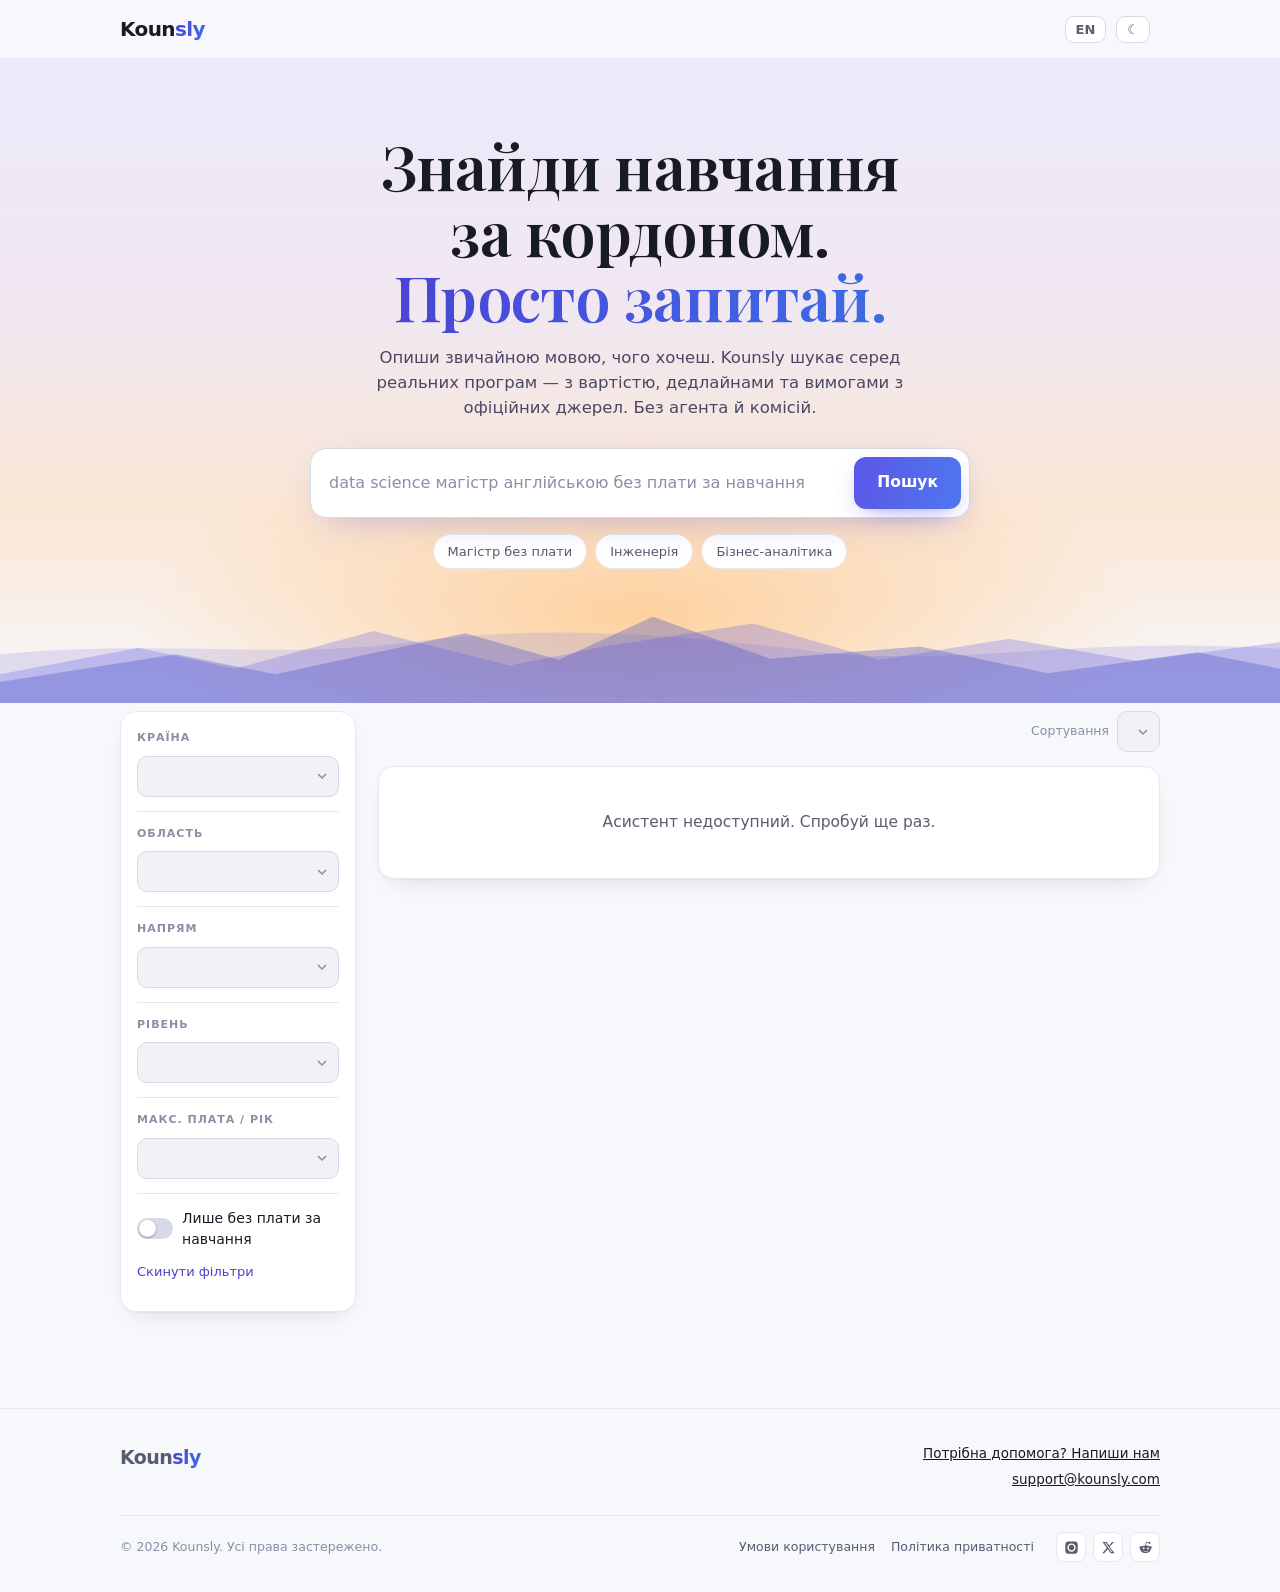
==== commit cfc6e723: "An application, not just a list: a checklist, a portal, and a way in Saving a programme told you the" ====
--- a/index.html
+++ b/index.html
@@ -162,27 +162,28 @@
   .empty{background:var(--panel);border:1px solid var(--brd);border-radius:15px;padding:44px 24px;text-align:center;color:var(--muted);box-shadow:var(--shadow)}
   .empty b{display:block;color:var(--text);font-size:16px;margin-bottom:5px}
 
-  /* Footer. Not decoration: this is where a payment provider's reviewer looks
-     for the terms, and where a reader looks for who is behind the site. */
-  footer.foot{border-top:1px solid var(--brd);padding:38px 0 30px;color:var(--muted);font-size:13.5px}
-  .foot-top{display:flex;gap:34px 56px;flex-wrap:wrap;align-items:flex-start}
-  .foot-brand{flex:1 1 220px;min-width:0}
-  .foot-brand .brand{font-size:19px}
-  .foot-brand p{margin:8px 0 0;font-size:12.5px;color:var(--faint);max-width:34ch;line-height:1.55}
-  .foot-col{display:flex;flex-direction:column;gap:9px;min-width:120px}
-  .foot-col h4{margin:0 0 2px;font-size:11px;letter-spacing:.09em;text-transform:uppercase;
-    color:var(--faint);font-weight:700}
-  .foot-col a{color:var(--muted);text-decoration:none;font-size:13.5px}
-  .foot-col a:hover{color:var(--accent-ink)}
-  .foot-bar{display:flex;align-items:center;gap:14px;flex-wrap:wrap;
-    margin-top:30px;padding-top:18px;border-top:1px solid var(--brd);font-size:12.5px;color:var(--faint)}
+  /* Footer. Small on purpose: the only things anyone comes here for are how to
+     reach us and where the terms are. */
+  footer.foot{border-top:1px solid var(--brd);padding:34px 0 30px;color:var(--muted);font-size:13.5px}
+  .foot-help{display:flex;align-items:flex-start;justify-content:space-between;gap:20px;flex-wrap:wrap}
+  .foot-help .brand{font-size:19px}
+  .foot-links{display:flex;flex-direction:column;gap:6px;align-items:flex-end;text-align:right}
+  .foot-links a{color:var(--text);text-decoration:underline;font-size:13.5px}
+  .foot-links a:hover{color:var(--accent-ink)}
+  .foot-bar{display:flex;align-items:center;gap:16px;flex-wrap:wrap;
+    margin-top:26px;padding-top:16px;border-top:1px solid var(--brd);font-size:12.5px;color:var(--faint)}
   .foot-bar .sp{flex:1}
-  .socials{display:flex;gap:8px}
-  .socials a{display:grid;place-items:center;width:32px;height:32px;border-radius:9px;
-    border:1px solid var(--brd);background:var(--panel);color:var(--muted);text-decoration:none}
+  .foot-bar a{color:var(--muted);text-decoration:none}
+  .foot-bar a:hover{color:var(--accent-ink)}
+  .socials{display:flex;gap:7px;margin-left:6px}
+  .socials a{display:grid;place-items:center;width:30px;height:30px;border-radius:8px;
+    border:1px solid var(--brd);background:var(--panel);color:var(--muted)}
   .socials a:hover{color:var(--accent-ink);border-color:var(--accent)}
-  .socials svg{display:block;width:16px;height:16px;fill:currentColor}
-  @media (max-width:620px){ .foot-top{gap:26px} .foot-col{min-width:45%} }
+  .socials svg{display:block;width:15px;height:15px;fill:currentColor}
+  @media (max-width:620px){
+    .foot-links{align-items:flex-start;text-align:left}
+    .foot-bar{gap:12px} .foot-bar .sp{display:none}
+  }
 
   .card.reveal{opacity:0;transform:translateY(14px);transition:opacity .5s ease, transform .55s cubic-bezier(.2,.7,.2,1)}
   .card.reveal.in{opacity:1;transform:none}
@@ -193,6 +194,19 @@
 </style>
 <link rel="stylesheet" href="/static/app.css">
 <link rel="stylesheet" href="/static/account.css">
+
+<script>
+  /* Theme, decided before anything is painted. Inline and first: app.js is
+     deferred, so choosing the theme there means a dark-mode reader sees a white
+     page flash first. No stored choice means "follow the system" — the toggle
+     writes a choice only when someone actually makes one, and clearing it hands
+     control back to the OS. */
+  (function () {
+    var saved = localStorage.getItem("kounsly.theme");
+    var dark = saved ? saved === "dark" : matchMedia("(prefers-color-scheme: dark)").matches;
+    document.documentElement.setAttribute("data-theme", dark ? "dark" : "light");
+  })();
+</script>
 
 <header class="top">
   <div class="wrap">
@@ -266,33 +280,20 @@
 
 <footer class="foot">
   <div class="wrap">
-    <div class="foot-top">
-      <div class="foot-brand">
-        <div class="brand">Koun<span class="grad-text">sly</span></div>
-        <p data-i18n="footer"></p>
-      </div>
-      <div class="foot-col">
-        <h4 data-i18n="f_product"></h4>
-        <a href="/" data-i18n="f_search"></a>
-        <a href="/#account/saved" data-i18n="f_saved"></a>
-        <a href="/#account/profile" data-i18n="f_profile"></a>
-      </div>
-      <div class="foot-col">
-        <h4 data-i18n="f_legal"></h4>
-        <a href="/terms" data-i18n="f_terms"></a>
-        <a href="/privacy" data-i18n="f_privacy"></a>
-      </div>
-      <div class="foot-col">
-        <h4 data-i18n="f_contact"></h4>
-        <a href="mailto:hello@kounsly.com">hello@kounsly.com</a>
+    <div class="foot-help">
+      <div class="brand">Koun<span class="grad-text">sly</span></div>
+      <div class="foot-links">
+        <a href="mailto:support@kounsly.com" data-i18n="f_help"></a>
+        <a href="mailto:support@kounsly.com">support@kounsly.com</a>
       </div>
     </div>
     <div class="foot-bar">
       <span>&copy; 2026 Kounsly. <span data-i18n="f_rights"></span></span>
       <span class="sp"></span>
-      <!-- Placeholders until the accounts exist. They point nowhere on purpose:
-           an icon linking to an empty profile is worse than an icon that waits.
-           Replace the href with the real handle and drop the title. -->
+      <a href="/terms" data-i18n="f_terms"></a>
+      <a href="/privacy" data-i18n="f_privacy"></a>
+      <!-- Placeholders until the accounts exist: an icon pointing at an empty
+           profile is worse than an icon that waits for one. -->
       <div class="socials">
         <a href="#" title="Скоро" aria-label="Instagram"><svg viewBox="0 0 24 24" aria-hidden="true"><path d="M12 2.2c3.2 0 3.6 0 4.9.1 1.2.1 1.8.2 2.2.4.6.2 1 .5 1.4.9.4.4.7.8.9 1.4.2.4.4 1 .4 2.2.1 1.3.1 1.7.1 4.9s0 3.6-.1 4.9c-.1 1.2-.2 1.8-.4 2.2-.2.6-.5 1-.9 1.4-.4.4-.8.7-1.4.9-.4.2-1 .4-2.2.4-1.3.1-1.7.1-4.9.1s-3.6 0-4.9-.1c-1.2-.1-1.8-.2-2.2-.4-.6-.2-1-.5-1.4-.9-.4-.4-.7-.8-.9-1.4-.2-.4-.4-1-.4-2.2-.1-1.3-.1-1.7-.1-4.9s0-3.6.1-4.9c.1-1.2.2-1.8.4-2.2.2-.6.5-1 .9-1.4.4-.4.8-.7 1.4-.9.4-.2 1-.4 2.2-.4 1.3-.1 1.7-.1 4.9-.1zm0 3.2a6.6 6.6 0 1 0 0 13.2 6.6 6.6 0 0 0 0-13.2zm0 10.9a4.3 4.3 0 1 1 0-8.6 4.3 4.3 0 0 1 0 8.6zm8.4-11.2a1.5 1.5 0 1 1-3.1 0 1.5 1.5 0 0 1 3.1 0z"/></svg></a>
         <a href="#" title="Скоро" aria-label="X"><svg viewBox="0 0 24 24" aria-hidden="true"><path d="M17.5 3h3.1l-6.8 7.8L21.8 21h-6.2l-4.9-6.4L5.1 21H2l7.3-8.3L2.5 3h6.4l4.4 5.8L17.5 3zm-1.1 16.1h1.7L7.7 4.8H5.9l10.5 14.3z"/></svg></a>
--- a/static/app.css
+++ b/static/app.css
@@ -343,6 +343,12 @@
 .ob-actions .ob-skip:hover{color:var(--text)}
 
 /* ---------- header ---------- */
+#authslot{display:flex;align-items:center;gap:8px}
+.signup{
+  padding:8px 15px;border-radius:10px;border:0;background:var(--grad);color:#fff;
+  font:inherit;font-size:.86rem;font-weight:700;cursor:pointer;white-space:nowrap;
+}
+.signup:hover{filter:brightness(1.06)}
 .signin{
   padding:8px 15px;border-radius:10px;border:1px solid var(--brd-2);
   background:var(--panel);color:var(--text);font:inherit;font-size:.86rem;font-weight:600;cursor:pointer;
--- a/static/account.css
+++ b/static/account.css
@@ -209,6 +209,52 @@
 .ac-note[readonly]{ background:transparent;border-color:transparent;border-left-color:var(--warn);cursor:text }
 .ac-saving{ font-size:12px;color:var(--faint);align-self:center }
 
+/* ---------- the application checklist ---------- */
+.ac-check{ margin-top:10px;border-top:1px dashed var(--brd);padding-top:11px }
+.ac-check-head{ display:flex;align-items:center;gap:12px;flex-wrap:wrap }
+.ac-check-n{ font-size:12.5px;font-weight:650;color:var(--muted);white-space:nowrap }
+.ac-check-bar{ flex:1 1 90px;min-width:70px;height:6px;border-radius:999px;background:var(--panel-2);overflow:hidden }
+.ac-check-bar i{ display:block;height:100%;background:var(--good);border-radius:999px;transition:width .18s ease }
+@media (prefers-reduced-motion:reduce){ .ac-check-bar i{ transition:none } }
+.ac-portal{
+  font-size:12.5px;font-weight:650;color:var(--accent-ink);text-decoration:none;
+  border:1px solid var(--brd-2);border-radius:999px;padding:4px 11px;white-space:nowrap;
+}
+.ac-portal:hover{ border-color:var(--accent);background:var(--accent-soft) }
+.ac-check-list{ display:flex;flex-direction:column;gap:2px;margin-top:9px }
+.ac-check-item{
+  display:flex;align-items:flex-start;gap:9px;padding:6px 6px 6px 0;border-radius:8px;
+  font-size:13.5px;line-height:1.45;cursor:pointer;
+}
+.ac-check-item:hover{ background:var(--panel-2) }
+.ac-check-item input{ position:absolute;opacity:0;width:0;height:0 }
+.ac-check-item .tick{
+  flex:none;width:18px;height:18px;margin-top:1px;border-radius:6px;
+  border:1.5px solid var(--brd-2);background:var(--panel);
+  display:grid;place-items:center;color:transparent;font-size:11px;line-height:1;
+}
+.ac-check-item input:checked + .tick{ background:var(--good);border-color:transparent;color:#fff }
+.ac-check-item input:focus-visible + .tick{ outline:2px solid var(--accent);outline-offset:2px }
+.ac-check-item .t{ flex:1;min-width:0;outline:none;border-radius:4px;padding:0 2px }
+.ac-check-item .t:focus{ background:var(--panel-2);box-shadow:0 0 0 2px var(--accent-soft) }
+.ac-check-item.done .t{ color:var(--faint);text-decoration:line-through }
+.ac-check-item .x{
+  flex:none;border:0;background:none;color:var(--faint);font-size:12px;line-height:1;
+  padding:2px 4px;cursor:pointer;opacity:0;
+}
+.ac-check-item:hover .x,.ac-check-item:focus-within .x{ opacity:1 }
+.ac-check-item .x:hover{ color:var(--warn) }
+@media (hover:none){ .ac-check-item .x{ opacity:1 } }
+.ac-check-add{
+  align-self:flex-start;border:0;background:none;padding:4px 2px;margin-top:2px;
+  color:var(--accent-ink);font:inherit;font-size:12.5px;font-weight:600;cursor:pointer;
+}
+.ac-check-add:hover{ text-decoration:underline }
+/* Until a person touches it, the list is our reading of the page, not theirs. */
+.ac-check.ac-seeded .ac-check-list::after{
+  content:attr(data-hint);display:block;margin-top:6px;font-size:11.5px;color:var(--faint);
+}
+
 /* ---------- deadlines ---------- */
 .ac-dl{ display:flex;gap:14px;padding:14px 0;border-bottom:1px solid var(--brd) }
 .ac-dl:last-child{ border-bottom:0 }
@@ -232,6 +278,12 @@
    would read as "nothing to apply for". */
 .ac-dl.undated{ opacity:.75 }
 .ac-dl.undated .when b{ color:var(--faint) }
+.ac-dl-open{
+  display:inline-block;margin:9px 12px 0 0;border:0;background:none;padding:0;
+  color:var(--accent-ink);font:inherit;font-size:12.5px;font-weight:600;
+  cursor:pointer;text-decoration:none;
+}
+.ac-dl-open:hover{ text-decoration:underline }
 .ac-dl-hint{
   margin-top:14px;padding:11px 13px;border-left:3px solid var(--warn);
   background:var(--panel-2);border-radius:0 8px 8px 0;
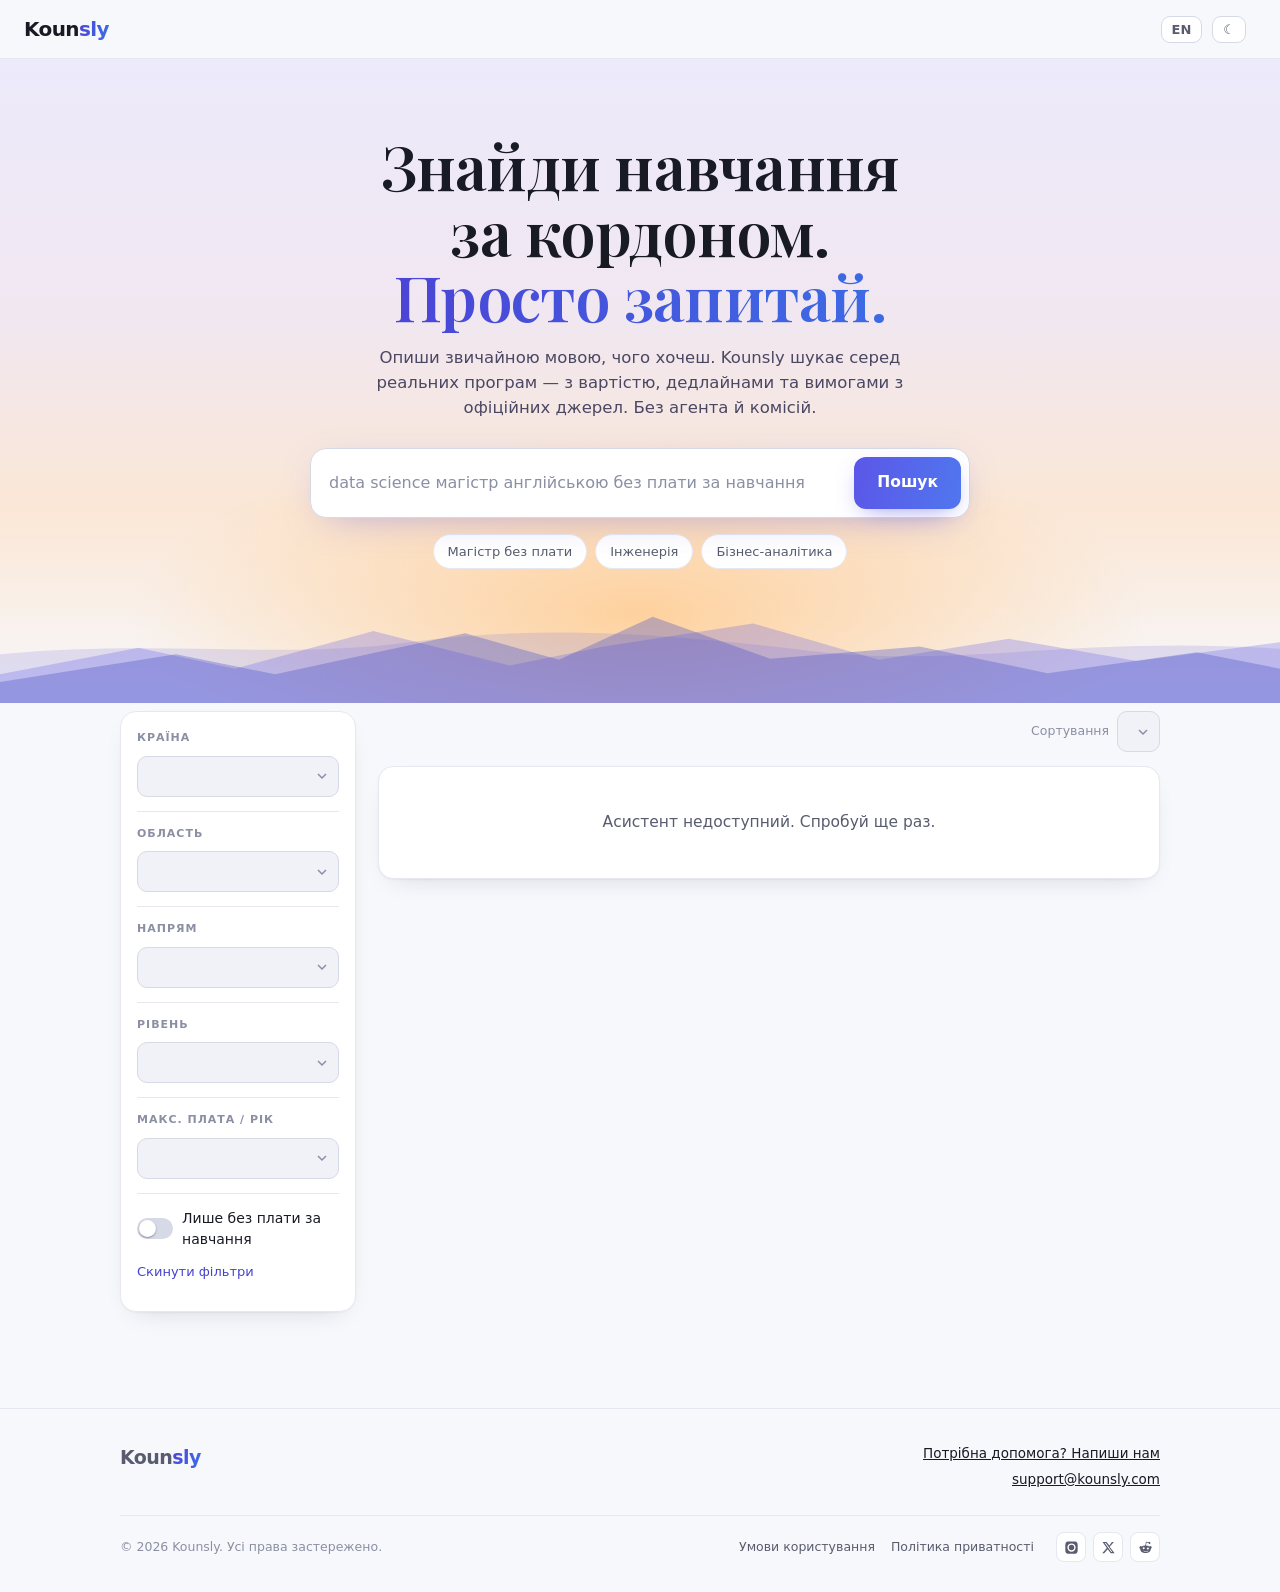
==== commit ab9c524c: "Paint the header before asking who is looking at it The sign-in buttons were missing on arrival and " ====
--- a/index.html
+++ b/index.html
@@ -49,7 +49,10 @@
   .grad-text{background:var(--grad-text);background-size:200% auto;-webkit-background-clip:text;background-clip:text;color:transparent;animation:shimmer 7s linear infinite}
 
   header.top{position:sticky;top:0;z-index:40;background:color-mix(in srgb,var(--bg) 82%,transparent);backdrop-filter:blur(14px);border-bottom:1px solid var(--brd)}
-  .top .wrap{display:flex;align-items:center;height:58px;gap:10px}
+  /* The bar is wider than the column below it. --maxw is 1080 because that is
+     a good measure for cards; applied to the header it parked the buttons in
+     the middle of the screen with an empty corner to their right. */
+  .top .wrap{display:flex;align-items:center;height:58px;gap:10px;max-width:1400px;padding:0 24px}
   .brand{font-weight:800;font-size:20px;letter-spacing:-.03em}
   .top .sp{flex:1}
   .top .tag{font-size:11px;letter-spacing:.14em;text-transform:uppercase;color:var(--muted);border:1px solid var(--brd-2);border-radius:999px;padding:4px 11px}
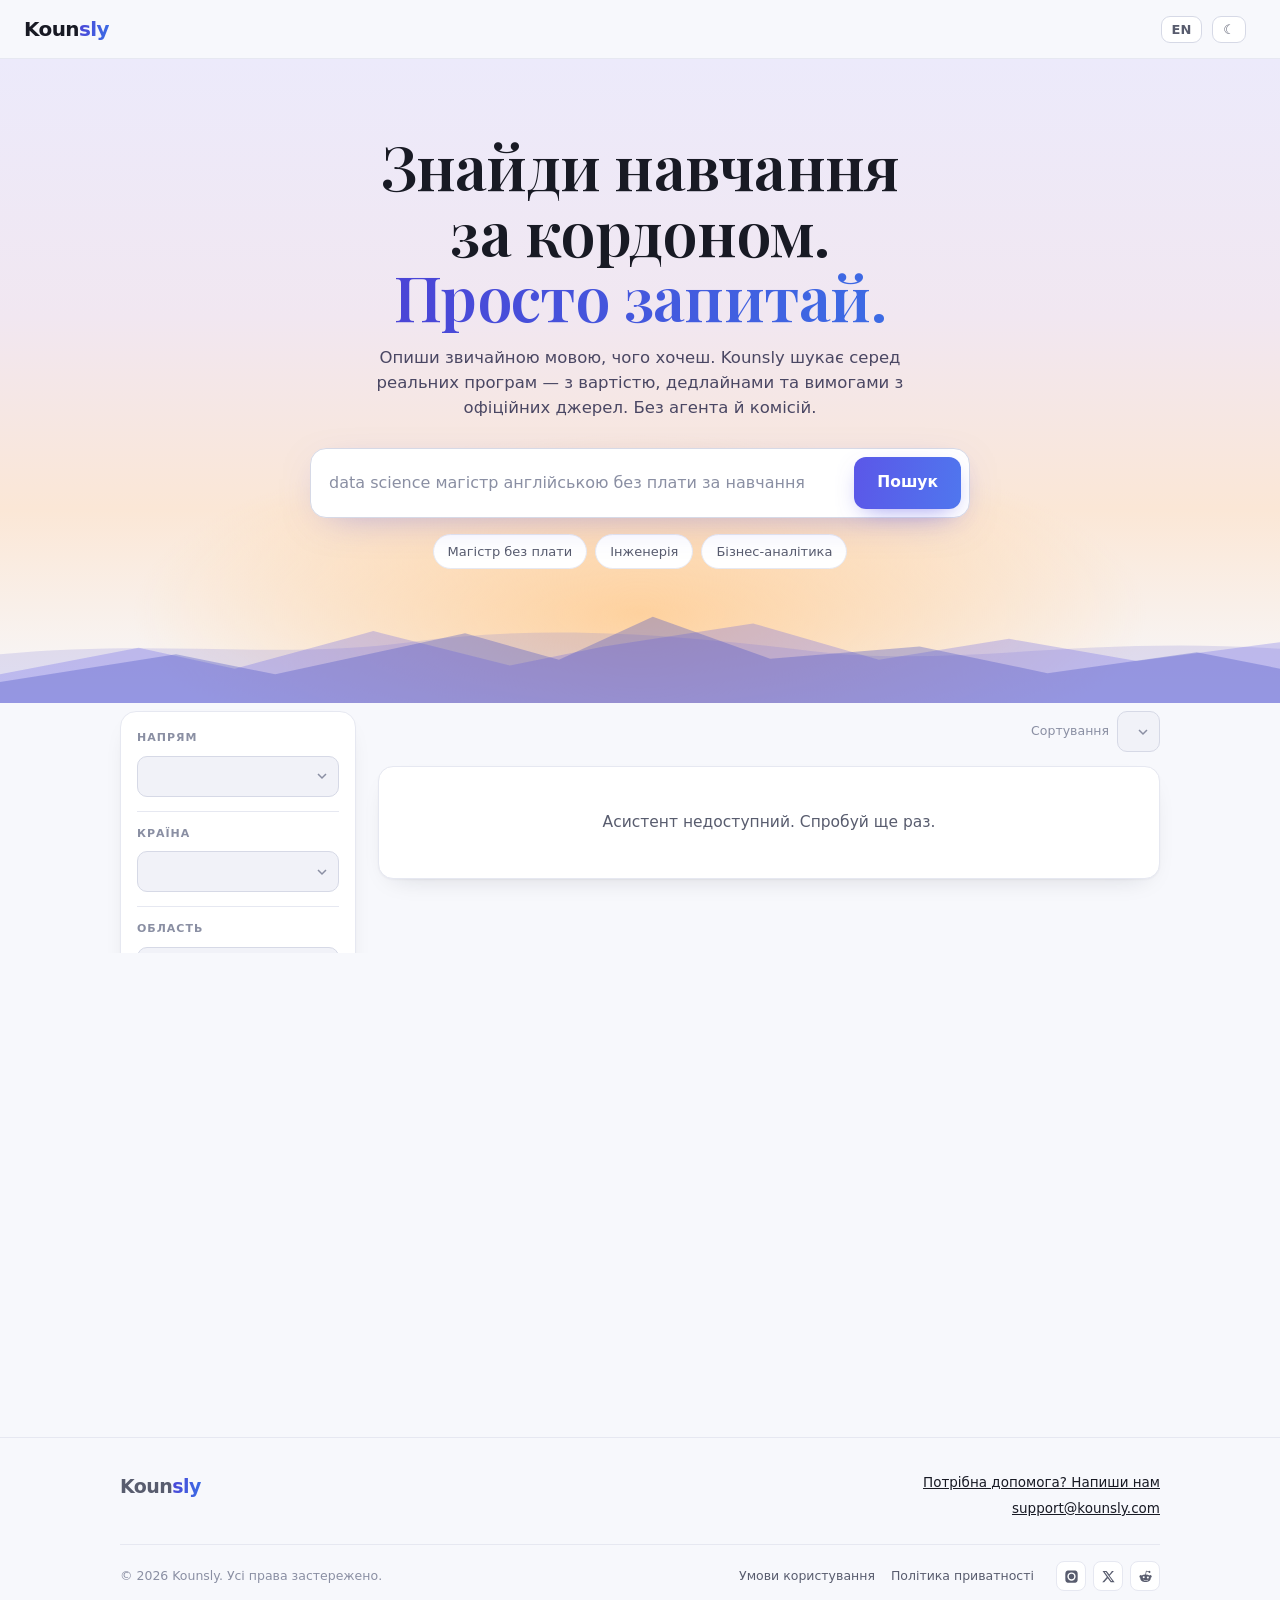
==== commit 7f548c34: "Ask for the account at the moment the catalogue has earned it A sign-in button for a provider the pr" ====
--- a/index.html
+++ b/index.html
@@ -3,7 +3,49 @@
 <head>
 <meta charset="utf-8">
 <meta name="viewport" content="width=device-width, initial-scale=1">
-<title>Kounsly — find your degree abroad</title>
+
+<!-- The head used to be these two lines and a title. Everything below it is
+     what the page looks like somewhere other than a browser window: a Google
+     result, a link pasted into Telegram, a tab strip. A product people find by
+     being sent a link had no preview at all — a bare URL and nothing else. -->
+
+<!-- Ukrainian, like <html lang>: it is what the page serves before any script
+     runs, and what a crawler reads. The switch to English happens client-side,
+     after both of these have already been indexed. -->
+<title>Kounsly — навчання за кордоном англійською</title>
+<meta name="description" content="Пошук магістратур, бакалаврату й PhD англійською мовою у 14 країнах — вартість, дедлайни та вимоги з офіційних джерел. Опиши, чого хочеш, звичайною мовою. Без агента й комісій.">
+
+<link rel="canonical" href="https://kounsly.com/">
+<link rel="alternate" hreflang="uk" href="https://kounsly.com/">
+<link rel="alternate" hreflang="en" href="https://kounsly.com/">
+<link rel="alternate" hreflang="x-default" href="https://kounsly.com/">
+
+<link rel="icon" href="/icon.svg" type="image/svg+xml">
+<link rel="apple-touch-icon" href="/icon.svg">
+
+<!-- Both, in this order: the browser paints the address bar and the tab strip
+     from whichever matches the reader's theme. -->
+<meta name="theme-color" content="#F7F7FB" media="(prefers-color-scheme: light)">
+<meta name="theme-color" content="#0A0B11" media="(prefers-color-scheme: dark)">
+
+<meta property="og:type" content="website">
+<meta property="og:site_name" content="Kounsly">
+<meta property="og:url" content="https://kounsly.com/">
+<meta property="og:title" content="Kounsly — навчання за кордоном англійською">
+<meta property="og:description" content="Магістратури, бакалаврат і PhD англійською у 14 країнах — вартість, дедлайни та вимоги з офіційних джерел. Без агента й комісій.">
+<!-- Absolute, and a raster file: a relative path is resolved against the
+     scraper, not the site, and none of the big ones render SVG. -->
+<meta property="og:image" content="https://kounsly.com/static/og.png">
+<meta property="og:image:width" content="1200">
+<meta property="og:image:height" content="630">
+<meta property="og:image:alt" content="Kounsly — знайди навчання за кордоном">
+<meta property="og:locale" content="uk_UA">
+<meta property="og:locale:alternate" content="en_GB">
+
+<meta name="twitter:card" content="summary_large_image">
+<meta name="twitter:title" content="Kounsly — навчання за кордоном англійською">
+<meta name="twitter:description" content="Магістратури, бакалаврат і PhD англійською у 14 країнах — вартість, дедлайни та вимоги з офіційних джерел. Без агента й комісій.">
+<meta name="twitter:image" content="https://kounsly.com/static/og.png">
 </head>
 <body>
 <style>
@@ -254,14 +296,23 @@
 
 <div class="wrap">
   <div class="cols">
+    <!-- The speciality filter is the one a stranger gets: it is the question
+         everyone arrives with, and answering it is what makes the catalogue
+         worth an account. Everything marked data-gated is drawn, disabled, and
+         opens the wall when touched — a locked control that is visible says
+         what signing in buys; a hidden one says nothing at all.
+         The order is deliberate: what works, then why the rest doesn't. -->
     <aside class="filters">
-      <div class="fgroup"><h4 data-i18n="f_region"></h4><select id="f-region"></select></div>
-      <div class="fgroup"><h4 data-i18n="f_country"></h4><select id="f-country"></select></div>
       <div class="fgroup"><h4 data-i18n="f_field"></h4><select id="f-field"></select></div>
-      <div class="fgroup"><h4 data-i18n="f_level"></h4><select id="f-level"></select></div>
-      <div class="fgroup"><h4 data-i18n="f_budget"></h4><select id="f-budget"></select></div>
+      <div class="flock" id="flock" hidden></div>
+      <div class="fgroup" data-gated><h4 data-i18n="f_region"></h4><select id="f-region"></select></div>
+      <div class="fgroup" data-gated><h4 data-i18n="f_country"></h4><select id="f-country"></select></div>
+      <div class="fgroup" data-gated><h4 data-i18n="f_level"></h4><select id="f-level"></select></div>
+      <div class="fgroup" data-gated><h4 data-i18n="f_budget"></h4><select id="f-budget"></select></div>
+      <div class="fgroup" data-gated>
+        <label class="toggle"><input type="checkbox" id="f-free"><span class="track"></span><span data-i18n="freeonly"></span></label>
+      </div>
       <div class="fgroup">
-        <label class="toggle"><input type="checkbox" id="f-free"><span class="track"></span><span data-i18n="freeonly"></span></label>
         <button class="reset" id="reset" data-i18n="reset"></button>
       </div>
     </aside>
--- a/static/app.css
+++ b/static/app.css
@@ -82,12 +82,22 @@
 .selpop.show{display:block}
 .sheet-body ::selection{background:var(--accent-soft);color:var(--text)}
 
-/* ---------- assistant ---------- */
-.ask{
-  position:sticky;bottom:0;margin:24px -28px 0;padding:16px 28px 20px;
+/* ---------- assistant ----------
+   The conversation scrolls with the page; only the box you type into is parked
+   at the bottom. This used to be one sticky element with the thread inside it,
+   and two answers in it was taller than the sheet — a bottom-stuck box taller
+   than its scrollport is held by its bottom edge and painted over everything
+   above it, so the detail sheet looked frozen and the top of the conversation
+   could not be reached at all. See askHTML in app.js. */
+.ask{margin:24px 0 0;padding-top:18px;border-top:1px solid var(--brd)}
+.ask-bar{
+  position:sticky;bottom:0;margin:0 -28px;padding:12px 28px 20px;
   /* --bg, not --panel: in dark theme --panel is translucent white, and content
      scrolling underneath a sticky bar showed straight through it. */
-  background:var(--bg);border-top:1px solid var(--brd);
+  background:var(--bg);
+  /* A shadow rather than a second rule: the section above already has a border,
+     and this only has to say "the conversation passes underneath me". */
+  box-shadow:0 -10px 14px -10px rgba(10,11,17,.28);
 }
 .ask-quote{
   display:none;margin-bottom:10px;padding:9px 12px;border-left:3px solid var(--accent);
@@ -107,16 +117,30 @@
 }
 .ask-form button:disabled{opacity:.5;cursor:default}
 .ask-hint{margin-top:8px;font-size:.75rem;color:var(--faint)}
-.thread{margin:0 0 4px;display:flex;flex-direction:column;gap:12px}
+.thread{display:flex;flex-direction:column;gap:12px}
+.thread:not(:empty){margin:0 0 14px}
 .msg{font-size:.93rem;line-height:1.6}
 .msg.me{align-self:flex-end;max-width:85%;background:var(--accent-soft);color:var(--text);
   padding:10px 13px;border-radius:13px 13px 3px 13px}
-.msg.ai{max-width:95%;white-space:pre-line}
+/* anywhere, not break-word: answers quote bare URLs from the source pages, and
+   one long one used to push the sheet sideways. */
+.msg.ai{max-width:95%;white-space:pre-line;overflow-wrap:anywhere}
 .msg.ai a{color:var(--accent)}
 .msg.ai ul{white-space:normal;margin:6px 0;padding-left:20px}
 .msg.ai li{margin:3px 0}
 .msg.ai b{font-weight:650}
 .msg.err{color:var(--warn)}
+/* What the full-screen wall leaves behind when it is closed. Styled as an
+   invitation rather than an error: nothing went wrong, the free part ended. */
+.msg.wall{
+  white-space:normal;max-width:100%;background:var(--accent-soft);border-radius:13px;
+  padding:14px 15px;display:flex;flex-direction:column;align-items:flex-start;gap:11px;
+}
+.msg.wall .wall-t{color:var(--text)}
+.msg.wall .wall-btn{
+  padding:10px 16px;border-radius:11px;border:0;background:var(--grad);color:#fff;
+  font:inherit;font-size:.88rem;font-weight:600;cursor:pointer;
+}
 .dots::after{content:"·";animation:dots 1.1s infinite steps(4);}
 @keyframes dots{0%{content:"·"}33%{content:"··"}66%{content:"···"}}
 
@@ -190,7 +214,8 @@
   .sheet-sub{font-size:.85rem}
   .sheet-close{top:12px;right:12px}
   .sheet-body{padding:16px 16px 0}
-  .ask{margin:20px -16px 0;padding:12px 16px calc(12px + env(safe-area-inset-bottom))}
+  .ask{margin:20px 0 0;padding-top:14px}
+  .ask-bar{margin:0 -16px;padding:10px 16px calc(12px + env(safe-area-inset-bottom))}
   .ask-form input{font-size:1rem}          /* 16px stops iOS zooming the page in */
   .grid{grid-template-columns:repeat(2,minmax(0,1fr));gap:10px}
   .tile{padding:11px 12px}
@@ -301,6 +326,11 @@
 }
 .gate-links button:hover{color:var(--text)}
 .gate-err{margin-top:9px;font-size:.84rem;color:var(--warn);min-height:1.1em}
+/* Same box, and sometimes the news in it is good — "sent again" in the colour
+   reserved for "that didn't work" reads as a failure. */
+.gate-err.ok{color:var(--muted)}
+/* What happens after the button is pressed, said before it is. */
+.gate-note{margin:9px 0 0;font-size:.82rem;line-height:1.45;color:var(--muted)}
 .gate-back{
   margin-top:6px;border:0;background:none;color:var(--muted);
   font:inherit;font-size:.83rem;text-decoration:underline;cursor:pointer;padding:0;
@@ -354,6 +384,23 @@
   background:var(--panel);color:var(--text);font:inherit;font-size:.86rem;font-weight:600;cursor:pointer;
 }
 .signin:hover{border-color:var(--accent)}
+/* One button, two labels — see paintHeader in auth.js. */
+.lbl-narrow{display:none}
+
+/* The header had no narrow case at all: brand, language, theme, "Увійти" and
+   "Зареєструватися" at full size add up to 462px, and a phone is 390. The bar
+   did not wrap or shrink, so the sign-up button — the one thing on the page
+   that has to be pressable — was the part sitting past the right edge, and the
+   whole document scrolled sideways. Trim the paddings, swap in the short
+   label, and 462 becomes 348: it fits a 360px phone with room left. */
+@media (max-width:560px){
+  .top .wrap{padding:0 14px;gap:6px}
+  .iconbtn{padding:6px 8px}
+  #authslot{gap:6px}
+  .signin,.signup{padding:8px 12px}
+  .lbl-wide{display:none}
+  .lbl-narrow{display:inline}
+}
 .acct{position:relative}
 .acct-btn{width:34px;height:34px;border-radius:50%;border:0;background:var(--grad);
   color:#fff;font:inherit;font-weight:700;cursor:pointer;padding:0}
@@ -420,6 +467,24 @@
 .ask-left{color:var(--muted);font-weight:600}
 .ask-left.low{color:var(--warn)}
 
+/* ---------- locked filters ----------
+   Drawn and greyed rather than hidden: a filter you can see and not use says
+   what an account is for. The pointer-events line matters — a disabled select
+   never receives the click, so the group around it is what opens the wall, and
+   it can only do that if the control is not swallowing the event first. */
+.fgroup.locked{opacity:.5;cursor:pointer}
+.fgroup.locked select,
+.fgroup.locked input,
+.fgroup.locked .toggle{pointer-events:none}
+.fgroup.locked h4::after{content:" 🔒";font-size:9px;letter-spacing:0;opacity:.8}
+
+.flock{padding:14px 0;border-bottom:1px solid var(--brd)}
+.flock .flock-t{margin:0 0 10px;font-size:12.5px;line-height:1.45;color:var(--muted)}
+.flock .flock-btn{
+  width:100%;padding:9px 12px;border-radius:10px;border:0;background:var(--grad);
+  color:#fff;font:inherit;font-size:13px;font-weight:600;cursor:pointer;
+}
+
 /* Saved view: same list, different source. */
 .savedbar{display:flex;align-items:center;gap:10px;margin:0 0 14px}
 .savedbar h2{font-family:var(--sans);font-size:1.05rem;font-weight:700;margin:0}
